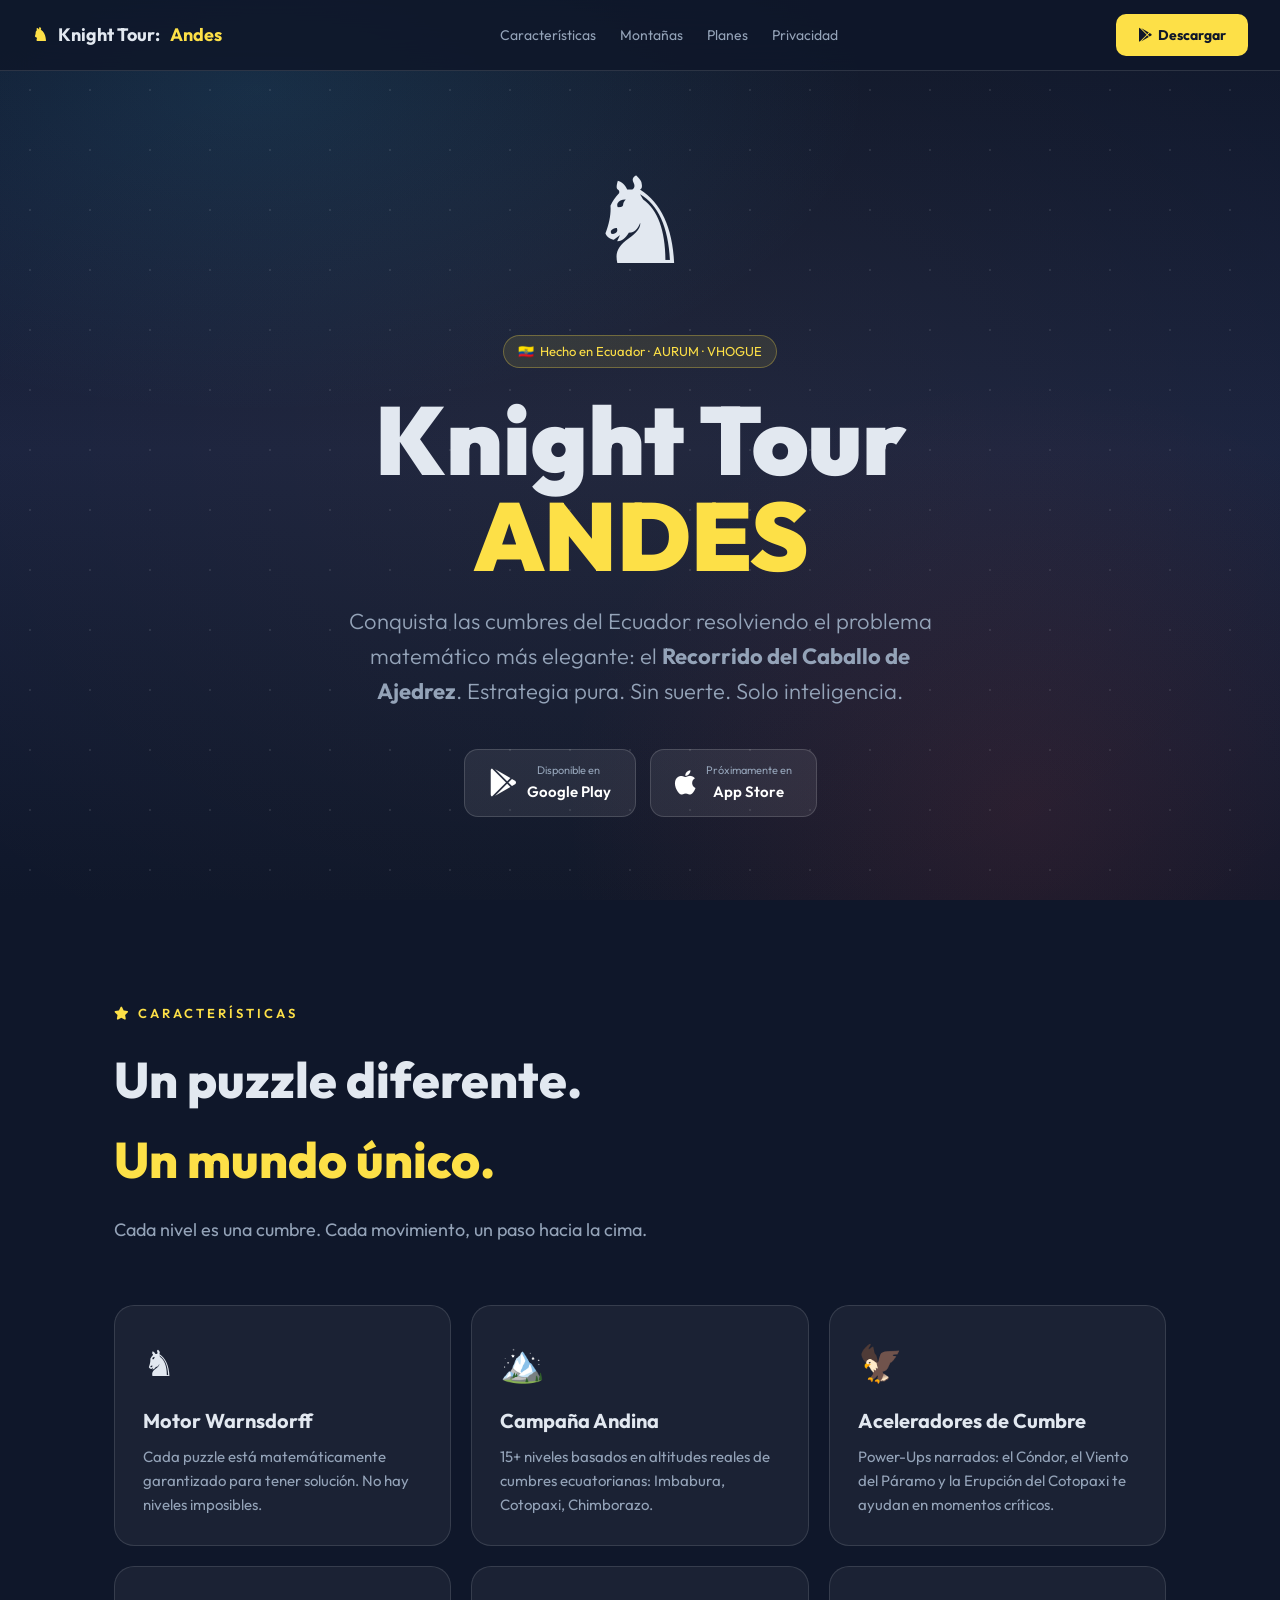
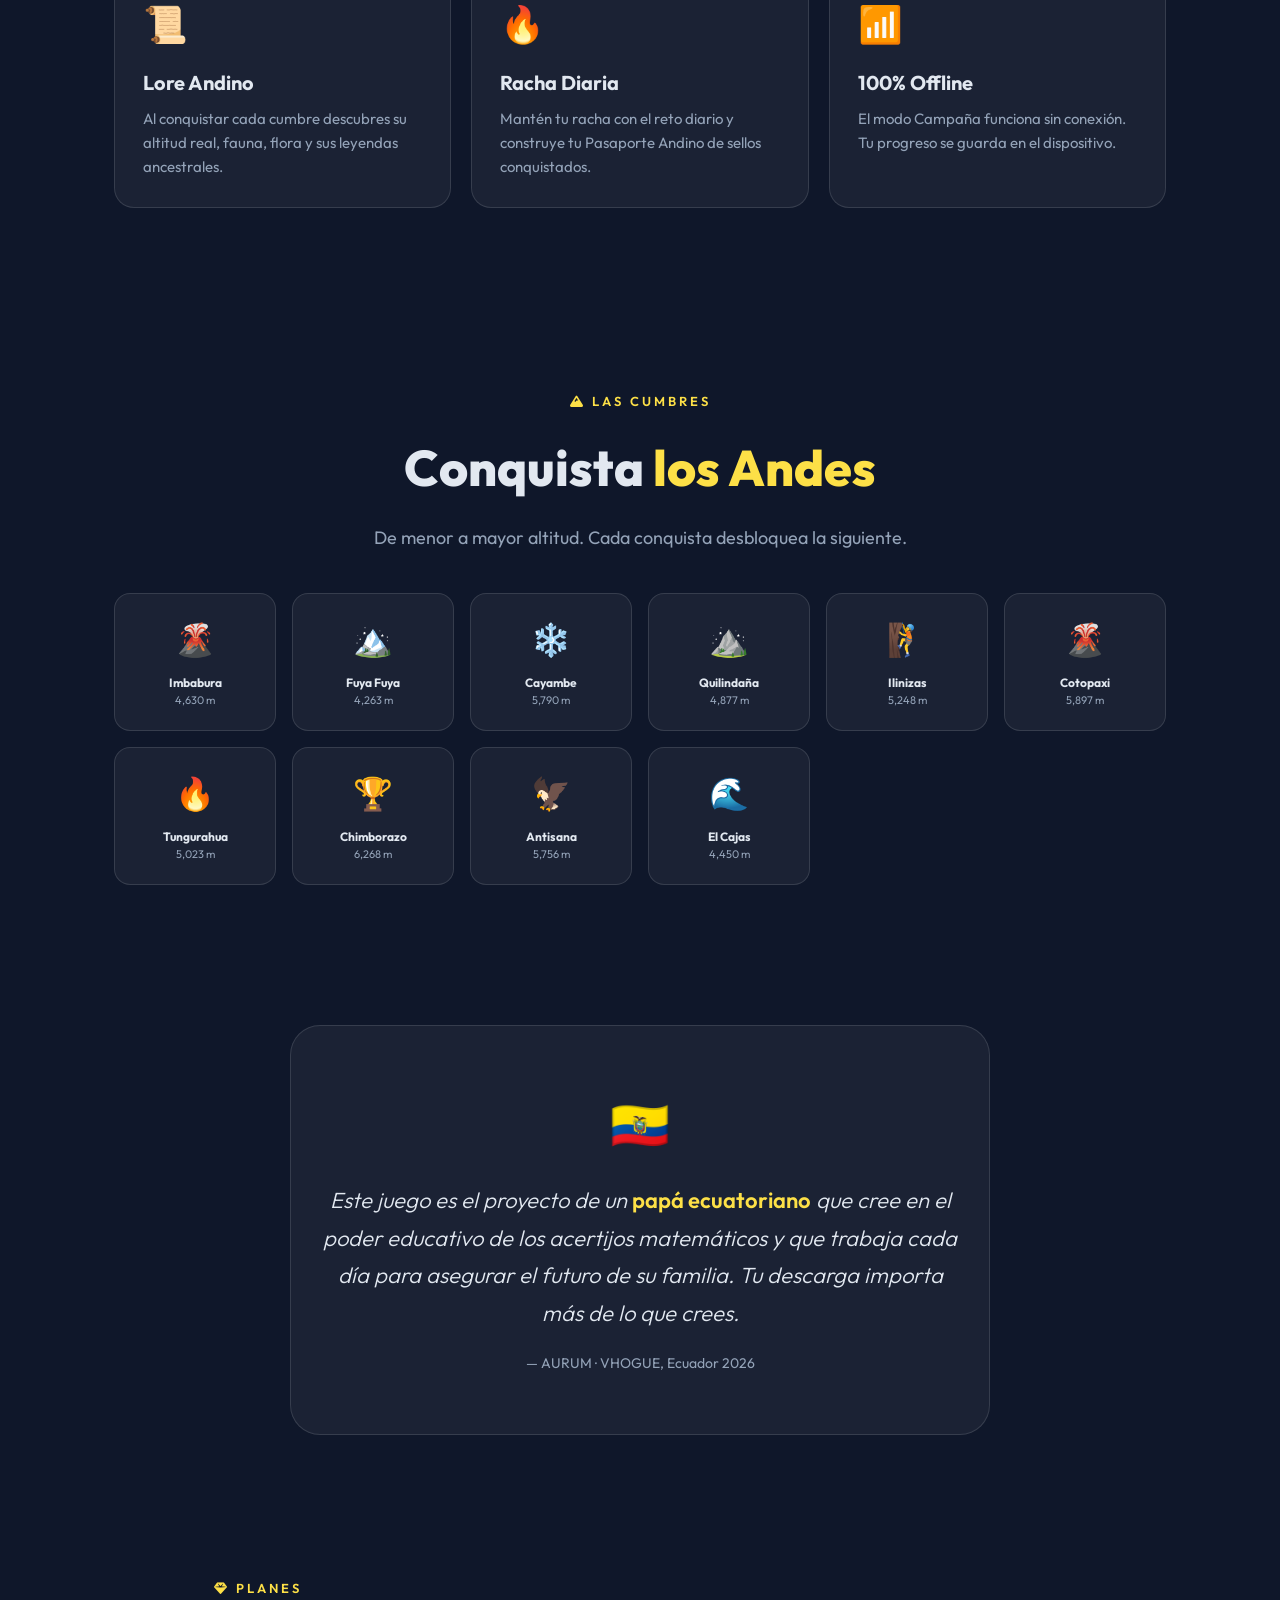
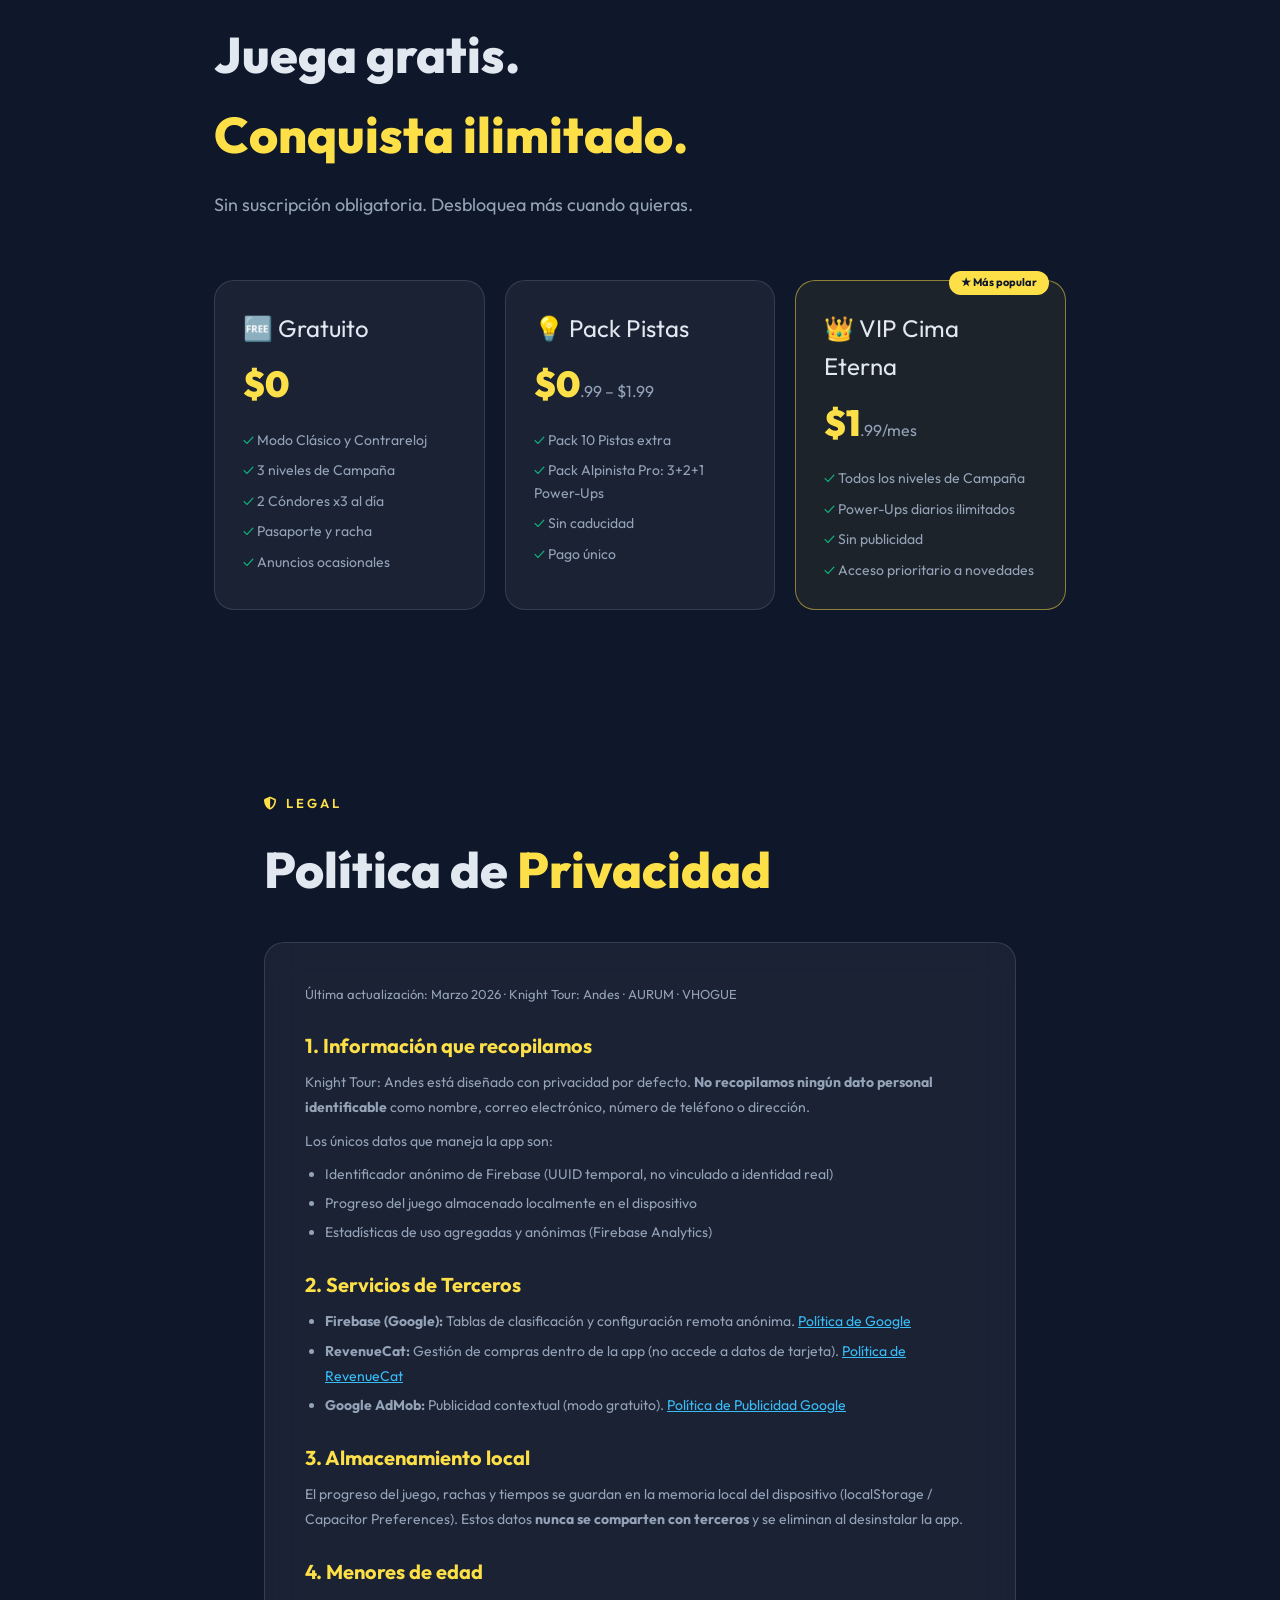
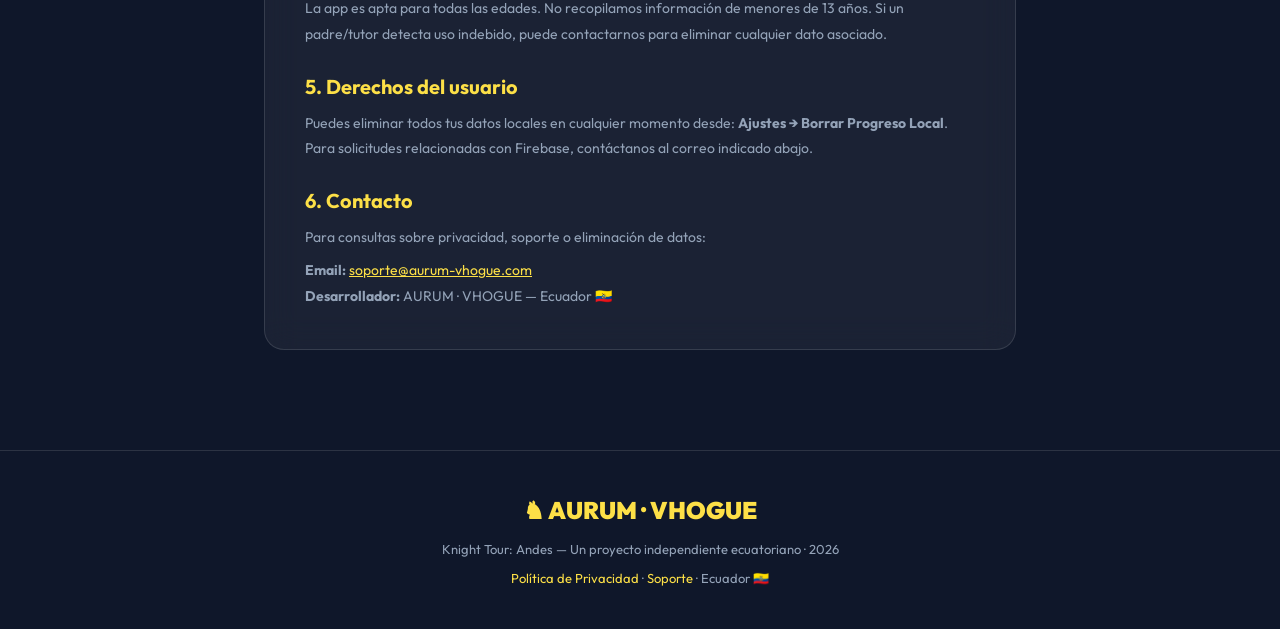
==== index.html @ f9a79a89 "Add initial HTML structure for Knight Tour: Andes" ====
<!DOCTYPE html>
<html lang="es">
<head>
    <meta charset="UTF-8"/>
    <meta name="viewport" content="width=device-width, initial-scale=1.0"/>
    <title>Knight Tour: Andes — AURUM · VHOGUE</title>
    <meta name="description" content="Knight Tour: Andes. Un puzzle matemático único ambientado en las cumbres de los Andes ecuatorianos. Conquista las montañas con el Caballo de Ajedrez."/>
    <meta property="og:title" content="Knight Tour: Andes"/>
    <meta property="og:description" content="Conquista las cumbres del Ecuador resolviendo el recorrido del caballo de ajedrez. Puzzle matemático único con lore andino."/>
    <meta property="og:type" content="website"/>
    <link rel="preconnect" href="https://fonts.googleapis.com"/>
    <link href="https://fonts.googleapis.com/css2?family=Outfit:wght@300;400;600;700;900&display=swap" rel="stylesheet"/>
    <link rel="stylesheet" href="https://cdnjs.cloudflare.com/ajax/libs/font-awesome/6.5.0/css/all.min.css"/>
    <style>
        *, *::before, *::after { box-sizing: border-box; margin: 0; padding: 0; }

        :root {
            --bg: #0f172a;
            --bg2: #1e293b;
            --gold: #FDE047;
            --gold2: #F59E0B;
            --green: #10b981;
            --red: #ef4444;
            --blue: #38bdf8;
            --text: #e2e8f0;
            --muted: #94a3b8;
            --glass: rgba(255,255,255,0.05);
            --glass-border: rgba(255,255,255,0.12);
        }

        html { scroll-behavior: smooth; }

        body {
            font-family: 'Outfit', sans-serif;
            background: var(--bg);
            color: var(--text);
            line-height: 1.6;
            overflow-x: hidden;
        }

        /* ─── BACKGROUND ──────────────────────────────────── */
        .bg-hero {
            position: fixed; top: 0; left: 0;
            width: 100%; height: 100%;
            background:
                radial-gradient(ellipse 80% 60% at 20% 10%, rgba(56,189,248,0.12) 0%, transparent 60%),
                radial-gradient(ellipse 60% 80% at 80% 90%, rgba(239,68,68,0.10) 0%, transparent 60%),
                radial-gradient(ellipse 100% 100% at 50% 50%, rgba(245,158,11,0.04) 0%, transparent 70%),
                linear-gradient(to bottom, #0f172a 0%, #1a2340 50%, #0f172a 100%);
            z-index: -2;
        }
        .bg-stars {
            position: fixed; top: 0; left: 0; width: 100%; height: 100%;
            background-image: radial-gradient(circle, rgba(255,255,255,0.6) 1px, transparent 1px);
            background-size: 60px 60px;
            opacity: 0.15;
            z-index: -1;
            animation: starFloat 40s linear infinite;
        }
        @keyframes starFloat {
            from { background-position: 0 0; }
            to { background-position: 60px 60px; }
        }

        /* ─── GLASS COMPONENTS ───────────────────────────── */
        .glass {
            background: var(--glass);
            backdrop-filter: blur(16px);
            border: 1px solid var(--glass-border);
            border-radius: 20px;
        }

        /* ─── NAV ─────────────────────────────────────────── */
        nav {
            position: fixed; top: 0; width: 100%; z-index: 100;
            display: flex; align-items: center; justify-content: space-between;
            padding: 14px 32px;
            background: rgba(15,23,42,0.85);
            backdrop-filter: blur(20px);
            border-bottom: 1px solid var(--glass-border);
        }
        .nav-brand { display: flex; align-items: center; gap: 10px; font-weight: 700; font-size: 18px; }
        .nav-brand span { color: var(--gold); }
        .nav-links { display: flex; gap: 24px; }
        .nav-links a { color: var(--muted); text-decoration: none; font-size: 14px; transition: color 0.2s; }
        .nav-links a:hover { color: var(--gold); }
        .btn-cta {
            background: var(--gold); color: #0f172a;
            border: none; border-radius: 10px;
            padding: 10px 22px; font-size: 14px; font-weight: 700;
            cursor: pointer; text-decoration: none;
            transition: transform 0.2s, box-shadow 0.2s;
            display: inline-flex; align-items: center; gap: 6px;
        }
        .btn-cta:hover { transform: translateY(-2px); box-shadow: 0 8px 25px rgba(253,224,71,0.35); }

        /* ─── HERO ────────────────────────────────────────── */
        #hero {
            min-height: 100vh;
            display: flex; flex-direction: column; align-items: center; justify-content: center;
            text-align: center; padding: 120px 24px 80px;
        }
        .hero-badge {
            display: inline-flex; align-items: center; gap: 6px;
            background: rgba(253,224,71,0.1); border: 1px solid rgba(253,224,71,0.3);
            border-radius: 99px; padding: 5px 14px; font-size: 13px;
            color: var(--gold); margin-bottom: 24px;
            animation: fadeUp 0.6s ease-out both;
        }
        .hero-title {
            font-size: clamp(42px, 8vw, 96px); font-weight: 900; line-height: 1;
            animation: fadeUp 0.7s ease-out 0.1s both;
        }
        .hero-title .andes { color: var(--gold); display: block; }
        .hero-sub {
            font-size: clamp(18px, 3vw, 22px); color: var(--muted); font-weight: 300;
            max-width: 600px; margin: 20px auto 40px;
            animation: fadeUp 0.7s ease-out 0.2s both;
        }
        .hero-buttons {
            display: flex; gap: 14px; flex-wrap: wrap; justify-content: center;
            animation: fadeUp 0.7s ease-out 0.3s both;
        }
        .btn-store {
            display: flex; align-items: center; gap: 10px;
            background: rgba(255,255,255,0.08); border: 1px solid rgba(255,255,255,0.15);
            border-radius: 14px; padding: 12px 24px;
            color: white; text-decoration: none; font-size: 15px; font-weight: 600;
            transition: all 0.2s;
        }
        .btn-store:hover { background: rgba(255,255,255,0.14); transform: translateY(-3px); }
        .btn-store .store-label { font-size: 11px; color: var(--muted); display: block; font-weight: 400; }
        .btn-store i { font-size: 28px; }
        .hero-knight {
            font-size: 120px; margin-bottom: 20px;
            animation: knightFloat 4s ease-in-out infinite;
        }
        @keyframes knightFloat {
            0%, 100% { transform: translateY(0) rotate(-5deg); }
            50% { transform: translateY(-20px) rotate(5deg); }
        }
        @keyframes fadeUp {
            from { opacity: 0; transform: translateY(30px); }
            to { opacity: 1; transform: translateY(0); }
        }

        /* ─── FEATURES ───────────────────────────────────── */
        section { padding: 100px 24px; max-width: 1100px; margin: 0 auto; }
        .section-label {
            display: inline-flex; align-items: center; gap: 6px;
            color: var(--gold); font-size: 13px; font-weight: 600;
            text-transform: uppercase; letter-spacing: 3px; margin-bottom: 16px;
        }
        h2 { font-size: clamp(30px, 5vw, 50px); font-weight: 800; margin-bottom: 16px; }
        h2 em { color: var(--gold); font-style: normal; }
        .section-sub { color: var(--muted); font-size: 18px; margin-bottom: 60px; max-width: 600px; }

        .features-grid {
            display: grid; grid-template-columns: repeat(auto-fit, minmax(280px, 1fr)); gap: 20px;
        }
        .feature-card {
            padding: 28px; border-radius: 20px;
            border: 1px solid var(--glass-border);
            background: var(--glass); transition: all 0.3s;
        }
        .feature-card:hover {
            transform: translateY(-6px);
            border-color: rgba(253,224,71,0.3);
            background: rgba(253,224,71,0.04);
        }
        .feature-icon { font-size: 36px; margin-bottom: 14px; }
        .feature-card h3 { font-size: 20px; font-weight: 700; margin-bottom: 8px; }
        .feature-card p { color: var(--muted); font-size: 15px; }

        /* ─── MONTAÑAS ────────────────────────────────────── */
        #mountains { text-align: center; }
        .mountains-grid {
            display: grid; grid-template-columns: repeat(auto-fit, minmax(140px, 1fr)); gap: 16px; margin-top: 40px;
        }
        .mountain-card {
            padding: 20px 12px;
            border-radius: 16px;
            border: 1px solid var(--glass-border);
            background: var(--glass); text-align: center;
            transition: all 0.25s; cursor: default;
        }
        .mountain-card:hover {
            transform: scale(1.05);
            border-color: rgba(16,185,129,0.4);
            background: rgba(16,185,129,0.08);
        }
        .mountain-card .emoji { font-size: 32px; margin-bottom: 8px; }
        .mountain-card .name { font-size: 12px; font-weight: 700; color: var(--text); }
        .mountain-card .alt { font-size: 11px; color: var(--muted); }

        /* ─── MONETIZACIÓN ────────────────────────────────── */
        .pricing-grid {
            display: grid; grid-template-columns: repeat(auto-fit, minmax(240px, 1fr)); gap: 20px;
        }
        .price-card {
            padding: 28px; border-radius: 20px; border: 1px solid var(--glass-border);
            background: var(--glass); position: relative; transition: all 0.3s;
        }
        .price-card.featured {
            border-color: rgba(253,224,71,0.5);
            background: rgba(253,224,71,0.06);
        }
        .price-card:hover { transform: translateY(-4px); }
        .price-badge {
            position: absolute; top: -10px; right: 16px;
            background: var(--gold); color: #0f172a;
            font-size: 11px; font-weight: 700;
            border-radius: 99px; padding: 3px 12px;
        }
        .price-amount { font-size: 36px; font-weight: 900; color: var(--gold); }
        .price-amount small { font-size: 16px; color: var(--muted); font-weight: 400; }
        .price-features { list-style: none; margin-top: 16px; display: flex; flex-direction: column; gap: 8px; }
        .price-features li { font-size: 14px; color: var(--muted); }
        .price-features li::before { content: "✓ "; color: var(--green); }

        /* ─── FAMILIA / HISTORIA ─────────────────────────── */
        #story {
            text-align: center;
            background: var(--glass);
            border: 1px solid var(--glass-border);
            border-radius: 30px;
            padding: 60px 32px;
            margin: 0 24px;
            max-width: 700px;
            margin: 60px auto;
        }
        #story .quote {
            font-size: clamp(18px, 3vw, 22px); font-weight: 300; font-style: italic;
            color: var(--text); line-height: 1.7; margin: 20px 0;
        }
        #story .quote em { color: var(--gold); font-style: normal; font-weight: 600; }
        #story .author { color: var(--muted); font-size: 14px; margin-top: 16px; }

        /* ─── PRIVACY ─────────────────────────────────────── */
        #privacy {
            max-width: 800px; margin: 0 auto; padding: 100px 24px;
        }
        #privacy .glass { padding: 40px; }
        #privacy h3 { font-size: 20px; font-weight: 700; margin: 24px 0 8px; color: var(--gold); }
        #privacy p, #privacy li { color: var(--muted); font-size: 14px; line-height: 1.8; }
        #privacy ul { padding-left: 20px; margin-top: 8px; }
        #privacy li { margin-bottom: 4px; }

        /* ─── FOOTER ──────────────────────────────────────── */
        footer {
            text-align: center; padding: 40px 24px;
            border-top: 1px solid var(--glass-border);
            color: var(--muted); font-size: 13px;
        }
        footer a { color: var(--gold); text-decoration: none; }
        footer a:hover { text-decoration: underline; }
        .footer-logo { font-size: 24px; font-weight: 900; color: var(--gold); margin-bottom: 10px; }

        /* ─── RESPONSIVE ──────────────────────────────────── */
        @media (max-width: 640px) {
            nav { padding: 12px 18px; }
            .nav-links { display: none; }
            .hero-knight { font-size: 80px; }
            #story { margin: 40px 16px; padding: 40px 20px; }
        }
    </style>
</head>
<body>

<div class="bg-hero"></div>
<div class="bg-stars"></div>

<!-- NAVBAR -->
<nav>
    <div class="nav-brand">
        <span>♞</span> Knight Tour: <span>Andes</span>
    </div>
    <div class="nav-links">
        <a href="#features">Características</a>
        <a href="#mountains">Montañas</a>
        <a href="#pricing">Planes</a>
        <a href="#privacy">Privacidad</a>
    </div>
    <a href="#download" class="btn-cta">
        <i class="fa-brands fa-google-play"></i> Descargar
    </a>
</nav>

<!-- HERO -->
<section id="hero">
    <div class="hero-knight">♞</div>
    <div class="hero-badge">
        <span>🇪🇨</span> Hecho en Ecuador · AURUM · VHOGUE
    </div>
    <h1 class="hero-title">
        Knight Tour<br>
        <span class="andes">ANDES</span>
    </h1>
    <p class="hero-sub">
        Conquista las cumbres del Ecuador resolviendo el problema matemático más elegante: 
        el <strong>Recorrido del Caballo de Ajedrez</strong>. Estrategia pura. Sin suerte. Solo inteligencia.
    </p>
    <div class="hero-buttons" id="download">
        <a href="#" class="btn-store" title="Próximamente en Google Play">
            <i class="fa-brands fa-google-play"></i>
            <span>
                <span class="store-label">Disponible en</span>
                Google Play
            </span>
        </a>
        <a href="#" class="btn-store" title="Próximamente en App Store">
            <i class="fa-brands fa-apple"></i>
            <span>
                <span class="store-label">Próximamente en</span>
                App Store
            </span>
        </a>
    </div>
</section>

<!-- CARACTERÍSTICAS -->
<section id="features">
    <div class="section-label"><i class="fa-solid fa-star"></i> Características</div>
    <h2>Un puzzle diferente.<br><em>Un mundo único.</em></h2>
    <p class="section-sub">Cada nivel es una cumbre. Cada movimiento, un paso hacia la cima.</p>
    <div class="features-grid">
        <div class="feature-card">
            <div class="feature-icon">♞</div>
            <h3>Motor Warnsdorff</h3>
            <p>Cada puzzle está matemáticamente garantizado para tener solución. No hay niveles imposibles.</p>
        </div>
        <div class="feature-card">
            <div class="feature-icon">🏔️</div>
            <h3>Campaña Andina</h3>
            <p>15+ niveles basados en altitudes reales de cumbres ecuatorianas: Imbabura, Cotopaxi, Chimborazo.</p>
        </div>
        <div class="feature-card">
            <div class="feature-icon">🦅</div>
            <h3>Aceleradores de Cumbre</h3>
            <p>Power-Ups narrados: el Cóndor, el Viento del Páramo y la Erupción del Cotopaxi te ayudan en momentos críticos.</p>
        </div>
        <div class="feature-card">
            <div class="feature-icon">📜</div>
            <h3>Lore Andino</h3>
            <p>Al conquistar cada cumbre descubres su altitud real, fauna, flora y sus leyendas ancestrales.</p>
        </div>
        <div class="feature-card">
            <div class="feature-icon">🔥</div>
            <h3>Racha Diaria</h3>
            <p>Mantén tu racha con el reto diario y construye tu Pasaporte Andino de sellos conquistados.</p>
        </div>
        <div class="feature-card">
            <div class="feature-icon">📶</div>
            <h3>100% Offline</h3>
            <p>El modo Campaña funciona sin conexión. Tu progreso se guarda en el dispositivo.</p>
        </div>
    </div>
</section>

<!-- MONTAÑAS -->
<section id="mountains" style="text-align:center; max-width:1100px; margin:0 auto; padding: 80px 24px;">
    <div class="section-label" style="justify-content:center"><i class="fa-solid fa-mountain"></i> Las Cumbres</div>
    <h2>Conquista <em>los Andes</em></h2>
    <p class="section-sub" style="margin:0 auto 0;">De menor a mayor altitud. Cada conquista desbloquea la siguiente.</p>
    <div class="mountains-grid">
        <div class="mountain-card"><div class="emoji">🌋</div><div class="name">Imbabura</div><div class="alt">4,630 m</div></div>
        <div class="mountain-card"><div class="emoji">🏔️</div><div class="name">Fuya Fuya</div><div class="alt">4,263 m</div></div>
        <div class="mountain-card"><div class="emoji">❄️</div><div class="name">Cayambe</div><div class="alt">5,790 m</div></div>
        <div class="mountain-card"><div class="emoji">⛰️</div><div class="name">Quilindaña</div><div class="alt">4,877 m</div></div>
        <div class="mountain-card"><div class="emoji">🧗</div><div class="name">Ilinizas</div><div class="alt">5,248 m</div></div>
        <div class="mountain-card"><div class="emoji">🌋</div><div class="name">Cotopaxi</div><div class="alt">5,897 m</div></div>
        <div class="mountain-card"><div class="emoji">🔥</div><div class="name">Tungurahua</div><div class="alt">5,023 m</div></div>
        <div class="mountain-card"><div class="emoji">🏆</div><div class="name">Chimborazo</div><div class="alt">6,268 m</div></div>
        <div class="mountain-card"><div class="emoji">🦅</div><div class="name">Antisana</div><div class="alt">5,756 m</div></div>
        <div class="mountain-card"><div class="emoji">🌊</div><div class="name">El Cajas</div><div class="alt">4,450 m</div></div>
    </div>
</section>

<!-- HISTORIA / FAMILIA -->
<div id="story">
    <div style="font-size:48px;">🇪🇨</div>
    <p class="quote">
        Este juego es el proyecto de un <em>papá ecuatoriano</em> que cree en el poder educativo 
        de los acertijos matemáticos y que trabaja cada día para asegurar el futuro de su familia. 
        Tu descarga importa más de lo que crees.
    </p>
    <div class="author">— AURUM · VHOGUE, Ecuador 2026</div>
</div>

<!-- PLANES -->
<section id="pricing" style="max-width:900px; margin:0 auto; padding: 80px 24px;">
    <div class="section-label"><i class="fa-solid fa-gem"></i> Planes</div>
    <h2>Juega gratis.<br><em>Conquista ilimitado.</em></h2>
    <p class="section-sub">Sin suscripción obligatoria. Desbloquea más cuando quieras.</p>
    <div class="pricing-grid">
        <div class="price-card">
            <div style="font-size:24px; margin-bottom:8px;">🆓 Gratuito</div>
            <div class="price-amount">$0</div>
            <ul class="price-features">
                <li>Modo Clásico y Contrareloj</li>
                <li>3 niveles de Campaña</li>
                <li>2 Cóndores x3 al día</li>
                <li>Pasaporte y racha</li>
                <li>Anuncios ocasionales</li>
            </ul>
        </div>
        <div class="price-card">
            <div style="font-size:24px; margin-bottom:8px;">💡 Pack Pistas</div>
            <div class="price-amount">$0<small>.99 – $1.99</small></div>
            <ul class="price-features">
                <li>Pack 10 Pistas extra</li>
                <li>Pack Alpinista Pro: 3+2+1 Power-Ups</li>
                <li>Sin caducidad</li>
                <li>Pago único</li>
            </ul>
        </div>
        <div class="price-card featured">
            <div class="price-badge">★ Más popular</div>
            <div style="font-size:24px; margin-bottom:8px;">👑 VIP Cima Eterna</div>
            <div class="price-amount">$1<small>.99/mes</small></div>
            <ul class="price-features">
                <li>Todos los niveles de Campaña</li>
                <li>Power-Ups diarios ilimitados</li>
                <li>Sin publicidad</li>
                <li>Acceso prioritario a novedades</li>
            </ul>
        </div>
    </div>
</section>

<!-- PRIVACIDAD -->
<section id="privacy">
    <div class="section-label"><i class="fa-solid fa-shield-halved"></i> Legal</div>
    <h2>Política de <em>Privacidad</em></h2>
    
    <div class="glass" style="margin-top:32px; padding:40px;">
        <p style="color:var(--muted); font-size:13px; margin-bottom:16px">
            Última actualización: Marzo 2026 · Knight Tour: Andes · AURUM · VHOGUE
        </p>

        <h3>1. Información que recopilamos</h3>
        <p>Knight Tour: Andes está diseñado con privacidad por defecto. <strong>No recopilamos ningún dato personal identificable</strong> como nombre, correo electrónico, número de teléfono o dirección.</p>
        <p style="margin-top:8px">Los únicos datos que maneja la app son:</p>
        <ul>
            <li>Identificador anónimo de Firebase (UUID temporal, no vinculado a identidad real)</li>
            <li>Progreso del juego almacenado localmente en el dispositivo</li>
            <li>Estadísticas de uso agregadas y anónimas (Firebase Analytics)</li>
        </ul>

        <h3>2. Servicios de Terceros</h3>
        <ul>
            <li><strong>Firebase (Google):</strong> Tablas de clasificación y configuración remota anónima. <a href="https://policies.google.com/privacy" style="color:var(--blue)">Política de Google</a></li>
            <li><strong>RevenueCat:</strong> Gestión de compras dentro de la app (no accede a datos de tarjeta). <a href="https://www.revenuecat.com/privacy" style="color:var(--blue)">Política de RevenueCat</a></li>
            <li><strong>Google AdMob:</strong> Publicidad contextual (modo gratuito). <a href="https://policies.google.com/technologies/ads" style="color:var(--blue)">Política de Publicidad Google</a></li>
        </ul>

        <h3>3. Almacenamiento local</h3>
        <p>El progreso del juego, rachas y tiempos se guardan en la memoria local del dispositivo (localStorage / Capacitor Preferences). Estos datos <strong>nunca se comparten con terceros</strong> y se eliminan al desinstalar la app.</p>

        <h3>4. Menores de edad</h3>
        <p>La app es apta para todas las edades. No recopilamos información de menores de 13 años. Si un padre/tutor detecta uso indebido, puede contactarnos para eliminar cualquier dato asociado.</p>

        <h3>5. Derechos del usuario</h3>
        <p>Puedes eliminar todos tus datos locales en cualquier momento desde: <strong>Ajustes → Borrar Progreso Local</strong>. Para solicitudes relacionadas con Firebase, contáctanos al correo indicado abajo.</p>

        <h3>6. Contacto</h3>
        <p>Para consultas sobre privacidad, soporte o eliminación de datos:</p>
        <p style="margin-top:8px"><strong>Email:</strong> <a href="mailto:soporte@aurum-vhogue.com" style="color:var(--gold)">soporte@aurum-vhogue.com</a></p>
        <p><strong>Desarrollador:</strong> AURUM · VHOGUE — Ecuador 🇪🇨</p>
    </div>
</section>

<!-- FOOTER -->
<footer>
    <div class="footer-logo">♞ AURUM · VHOGUE</div>
    <p>Knight Tour: Andes — Un proyecto independiente ecuatoriano · 2026</p>
    <p style="margin-top:8px">
        <a href="#privacy">Política de Privacidad</a> · 
        <a href="mailto:soporte@aurum-vhogue.com">Soporte</a> · 
        Ecuador 🇪🇨
    </p>
</footer>

<script>
    // Smooth reveal al hacer scroll
    const observer = new IntersectionObserver((entries) => {
        entries.forEach(e => {
            if (e.isIntersecting) {
                e.target.style.opacity = '1';
                e.target.style.transform = 'translateY(0)';
            }
        });
    }, { threshold: 0.1 });

    document.querySelectorAll('.feature-card, .mountain-card, .price-card').forEach(el => {
        el.style.opacity = '0';
        el.style.transform = 'translateY(30px)';
        el.style.transition = 'opacity 0.5s ease, transform 0.5s ease';
        observer.observe(el);
    });
</script>

</body>
</html>
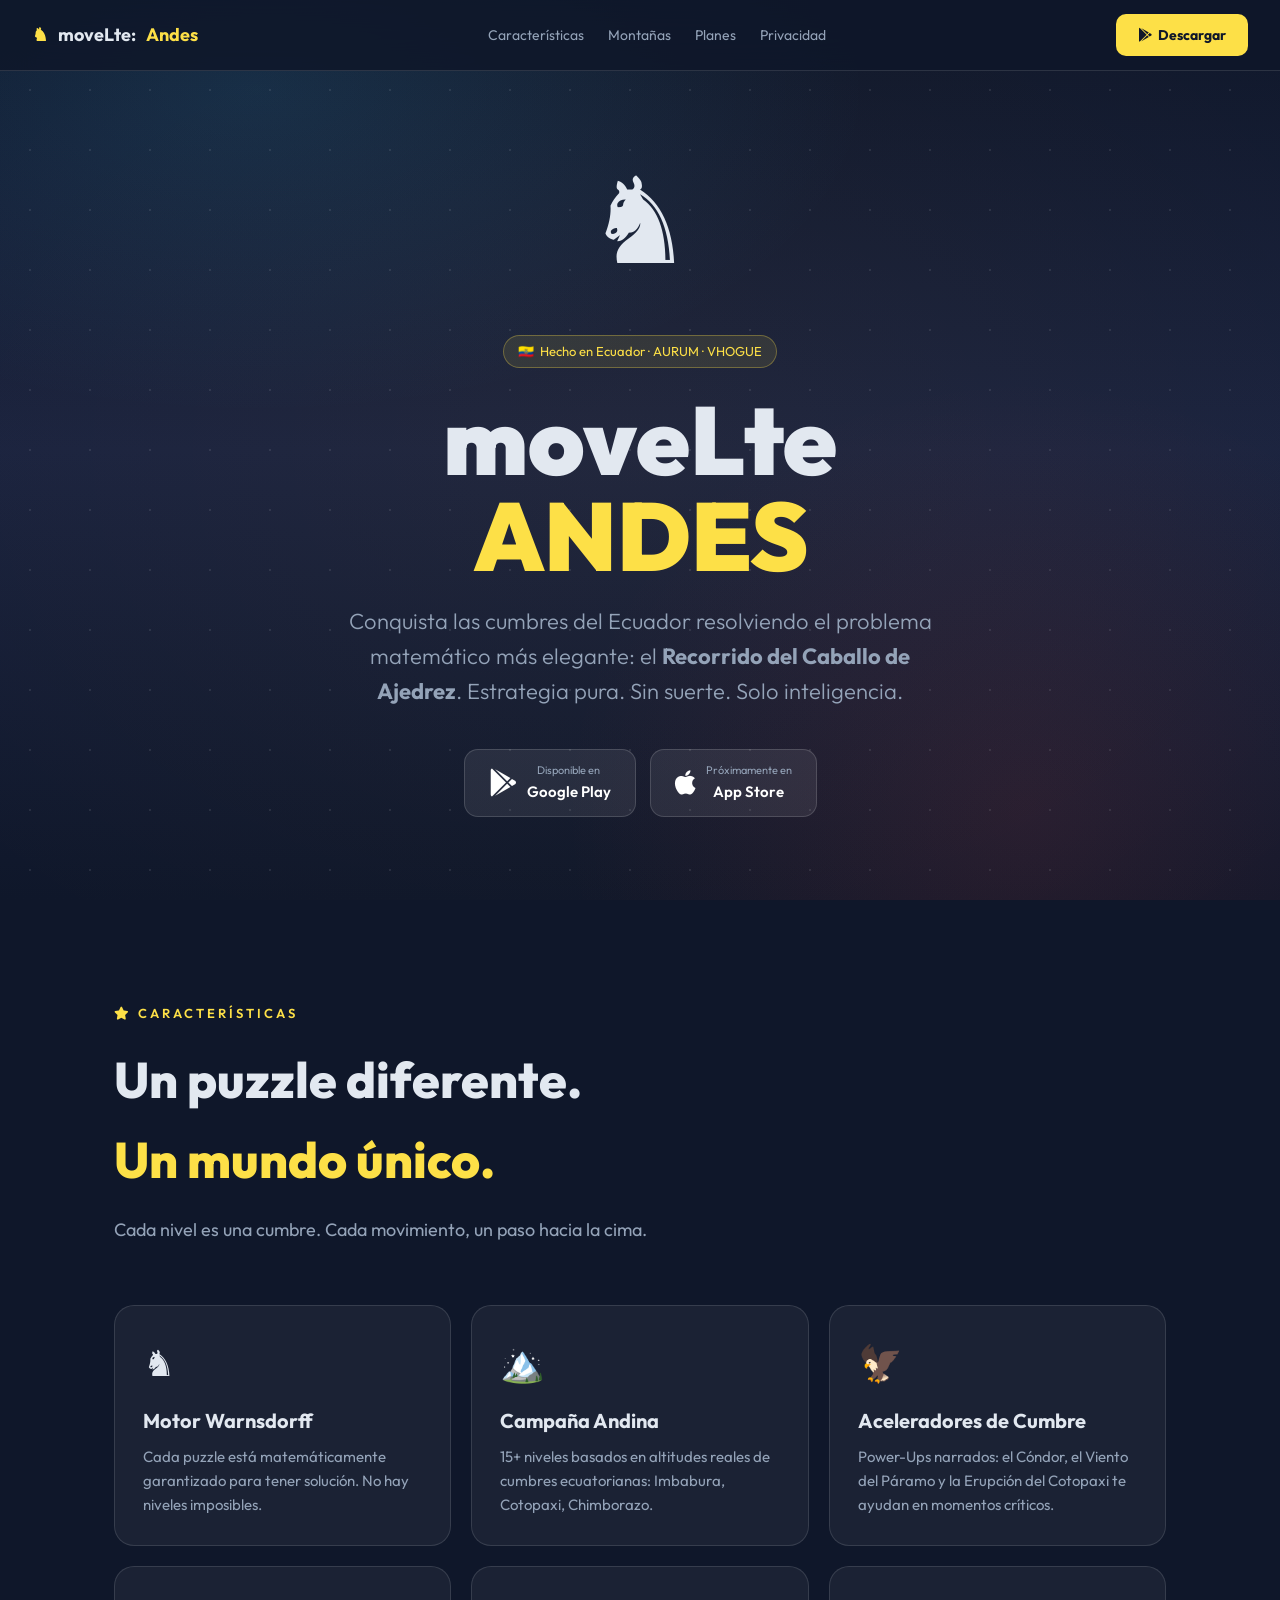
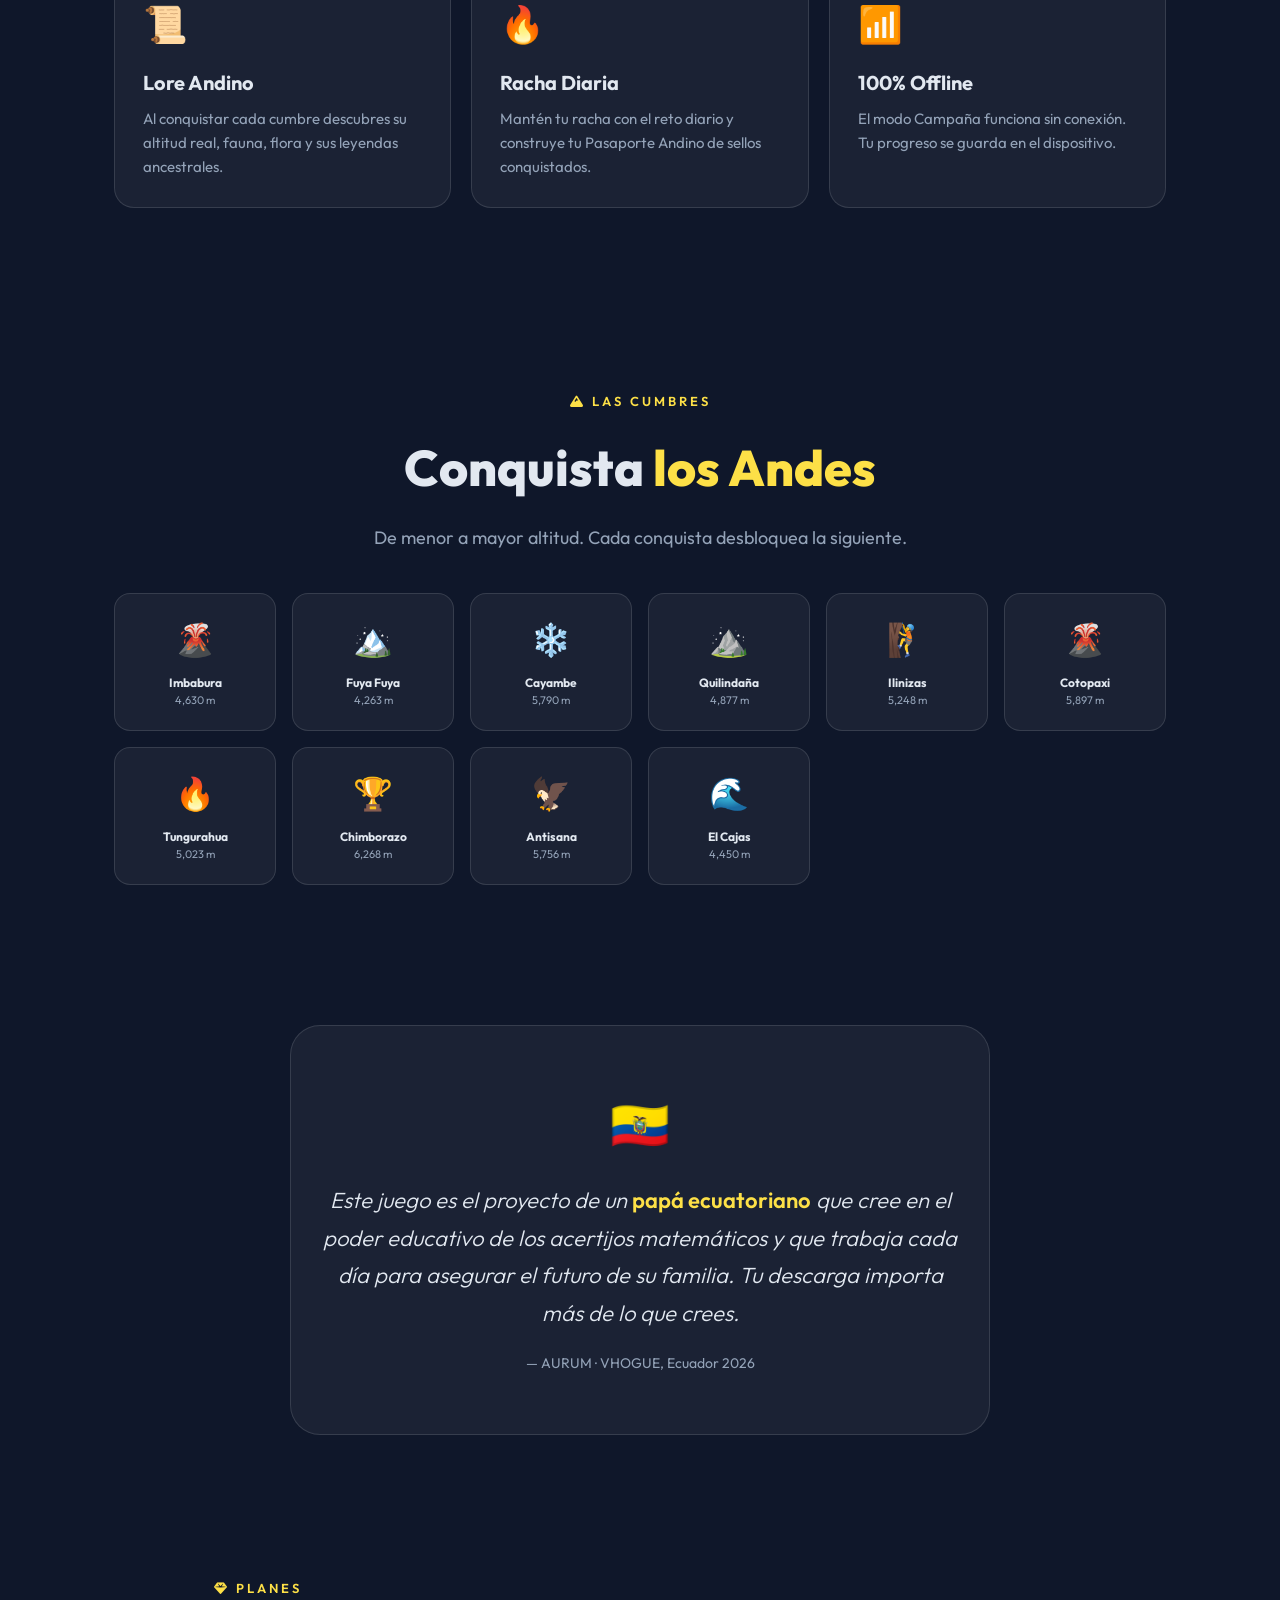
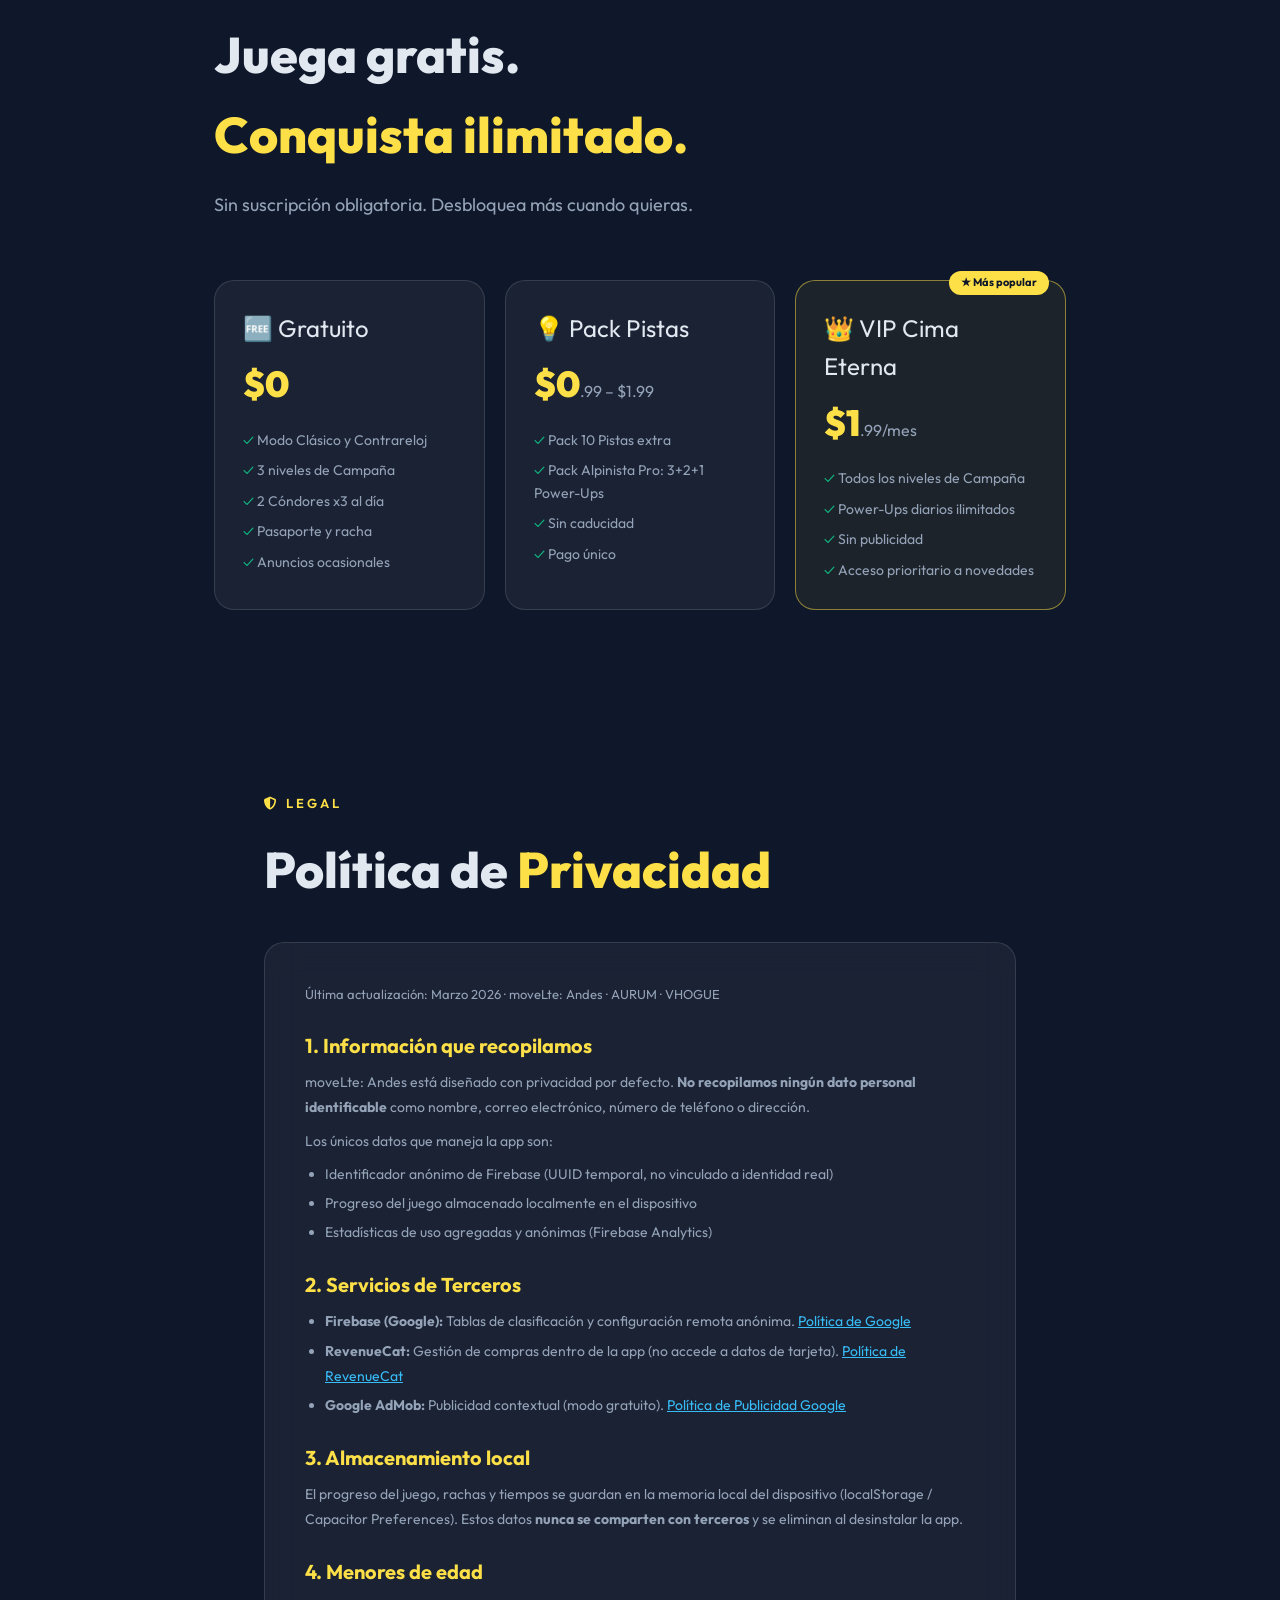
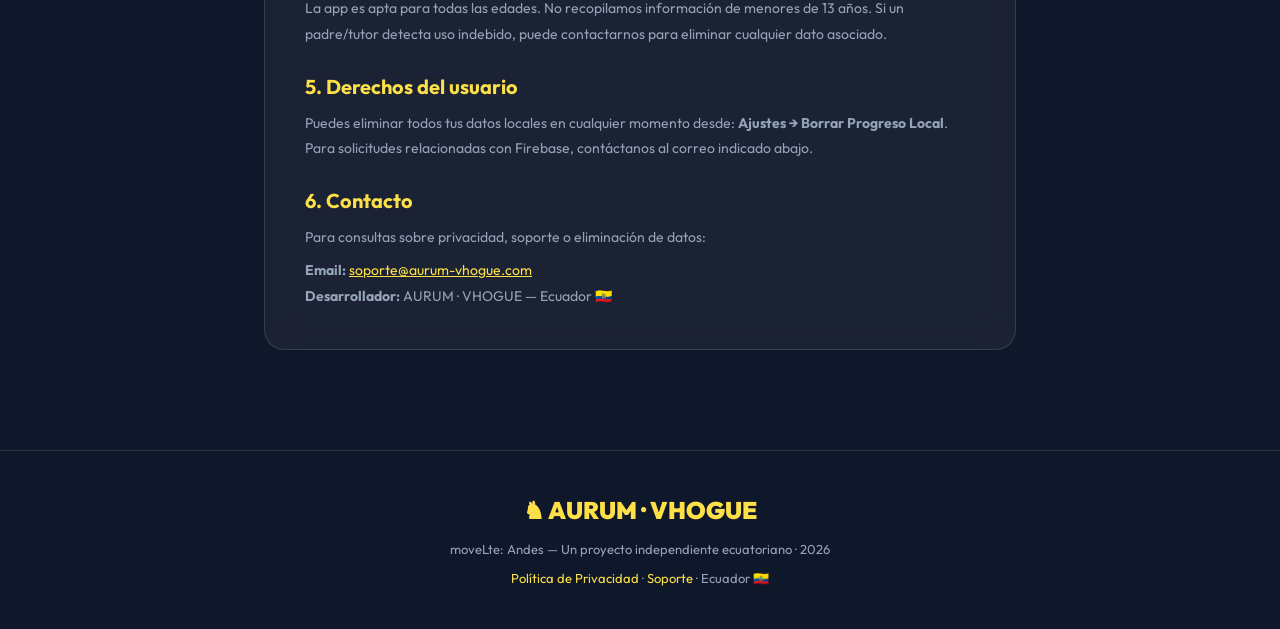
==== commit fe4c0a07: "Rename 'Knight Tour: Andes' to 'moveLte: Andes'" ====
--- a/index.html
+++ b/index.html
@@ -3,9 +3,9 @@
 <head>
     <meta charset="UTF-8"/>
     <meta name="viewport" content="width=device-width, initial-scale=1.0"/>
-    <title>Knight Tour: Andes — AURUM · VHOGUE</title>
-    <meta name="description" content="Knight Tour: Andes. Un puzzle matemático único ambientado en las cumbres de los Andes ecuatorianos. Conquista las montañas con el Caballo de Ajedrez."/>
-    <meta property="og:title" content="Knight Tour: Andes"/>
+    <title>moveLte: Andes — AURUM · VHOGUE</title>
+    <meta name="description" content="moveLte: Andes. Un puzzle matemático único ambientado en las cumbres de los Andes ecuatorianos. Conquista las montañas con el Caballo de Ajedrez."/>
+    <meta property="og:title" content="moveLte: Andes"/>
     <meta property="og:description" content="Conquista las cumbres del Ecuador resolviendo el recorrido del caballo de ajedrez. Puzzle matemático único con lore andino."/>
     <meta property="og:type" content="website"/>
     <link rel="preconnect" href="https://fonts.googleapis.com"/>
@@ -273,7 +273,7 @@
 <!-- NAVBAR -->
 <nav>
     <div class="nav-brand">
-        <span>♞</span> Knight Tour: <span>Andes</span>
+        <span>♞</span> moveLte: <span>Andes</span>
     </div>
     <div class="nav-links">
         <a href="#features">Características</a>
@@ -293,7 +293,7 @@
         <span>🇪🇨</span> Hecho en Ecuador · AURUM · VHOGUE
     </div>
     <h1 class="hero-title">
-        Knight Tour<br>
+        moveLte<br>
         <span class="andes">ANDES</span>
     </h1>
     <p class="hero-sub">
@@ -435,11 +435,11 @@
     
     <div class="glass" style="margin-top:32px; padding:40px;">
         <p style="color:var(--muted); font-size:13px; margin-bottom:16px">
-            Última actualización: Marzo 2026 · Knight Tour: Andes · AURUM · VHOGUE
+            Última actualización: Marzo 2026 · moveLte: Andes · AURUM · VHOGUE
         </p>
 
         <h3>1. Información que recopilamos</h3>
-        <p>Knight Tour: Andes está diseñado con privacidad por defecto. <strong>No recopilamos ningún dato personal identificable</strong> como nombre, correo electrónico, número de teléfono o dirección.</p>
+        <p>moveLte: Andes está diseñado con privacidad por defecto. <strong>No recopilamos ningún dato personal identificable</strong> como nombre, correo electrónico, número de teléfono o dirección.</p>
         <p style="margin-top:8px">Los únicos datos que maneja la app son:</p>
         <ul>
             <li>Identificador anónimo de Firebase (UUID temporal, no vinculado a identidad real)</li>
@@ -473,7 +473,7 @@
 <!-- FOOTER -->
 <footer>
     <div class="footer-logo">♞ AURUM · VHOGUE</div>
-    <p>Knight Tour: Andes — Un proyecto independiente ecuatoriano · 2026</p>
+    <p>moveLte: Andes — Un proyecto independiente ecuatoriano · 2026</p>
     <p style="margin-top:8px">
         <a href="#privacy">Política de Privacidad</a> · 
         <a href="mailto:soporte@aurum-vhogue.com">Soporte</a> · 
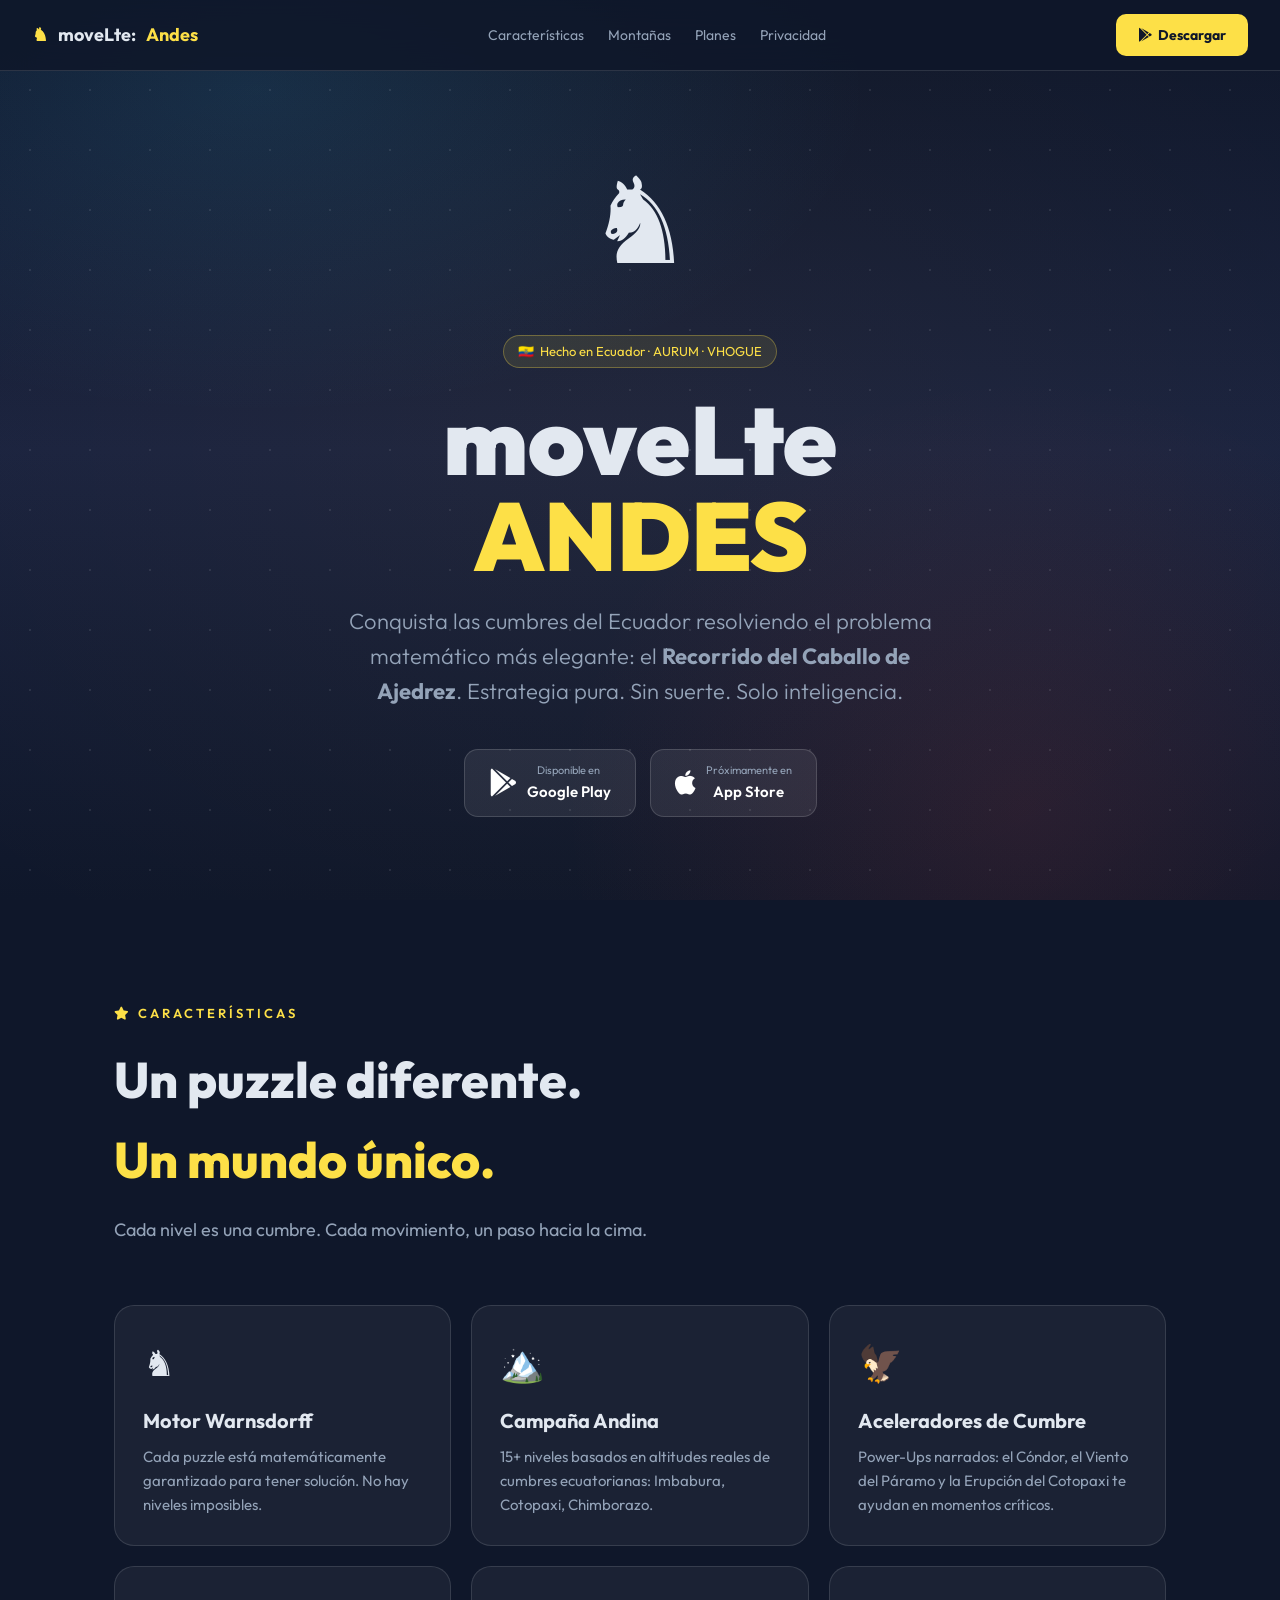
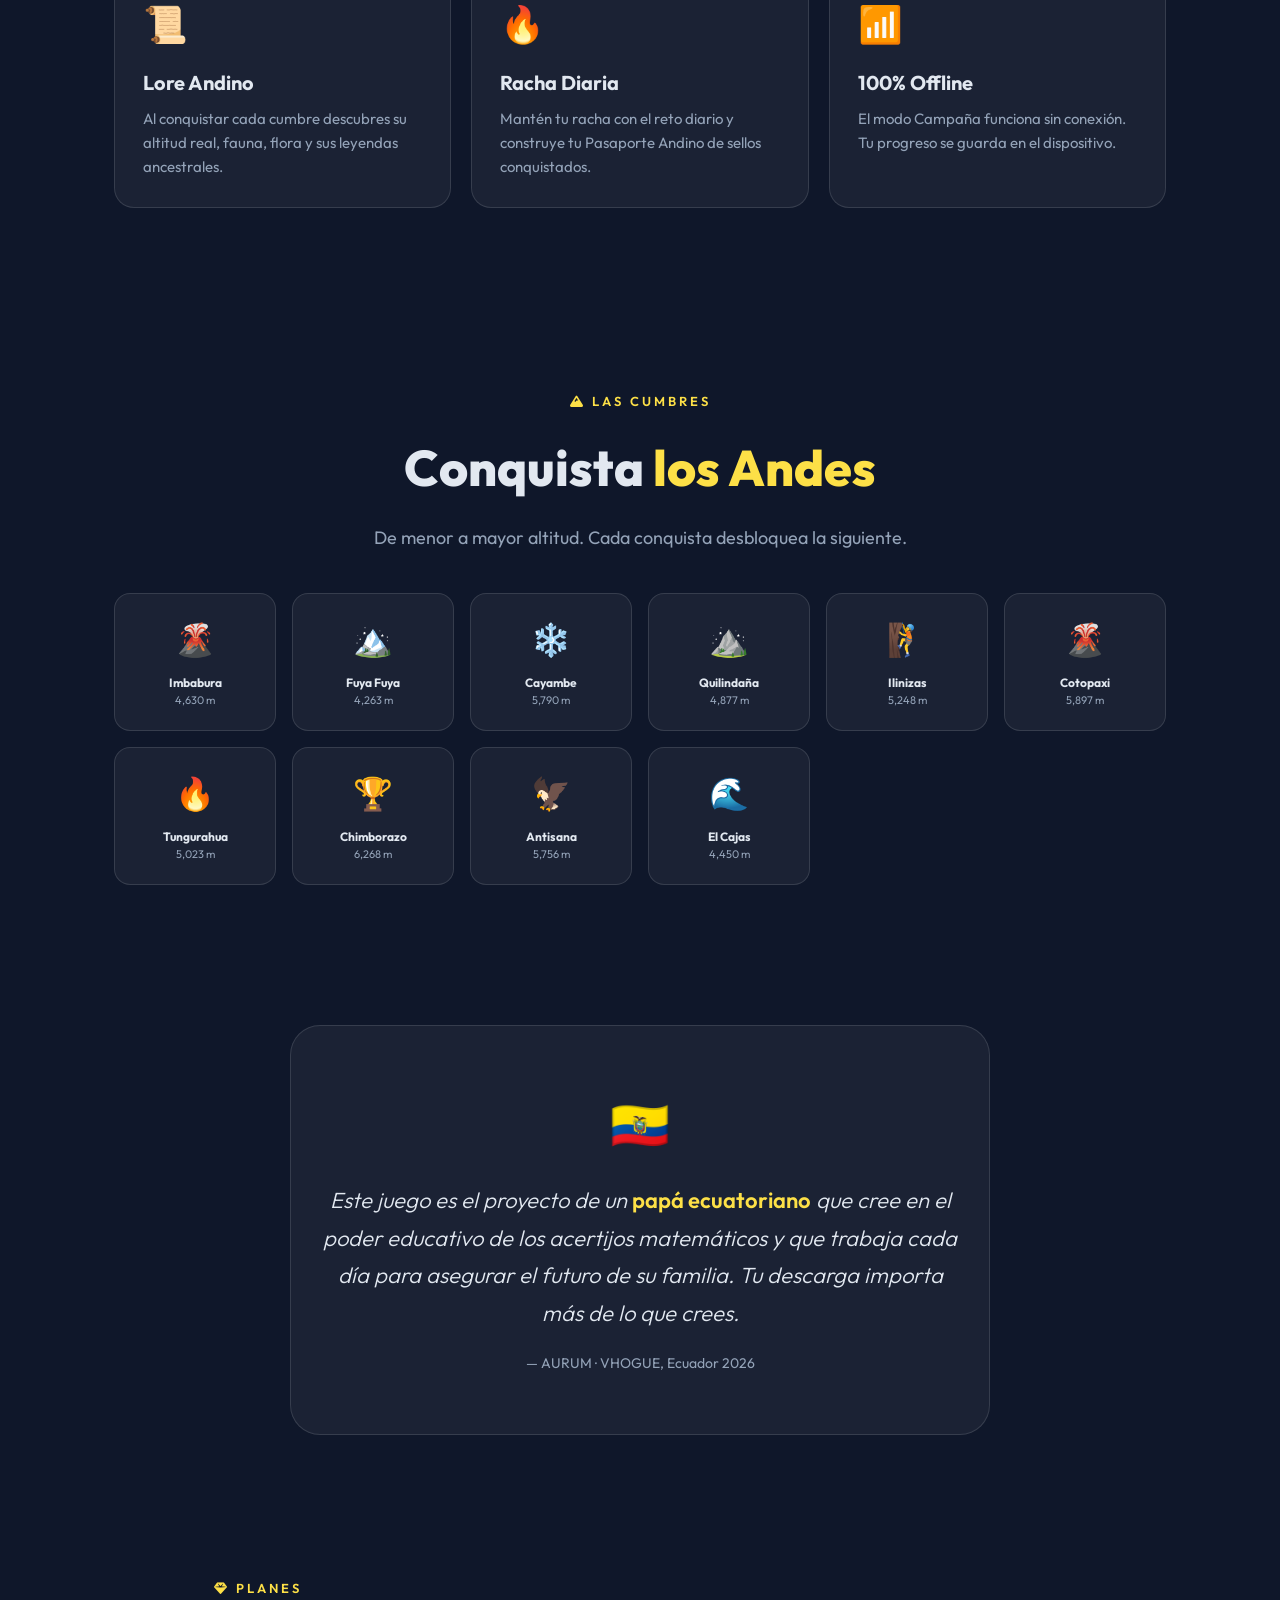
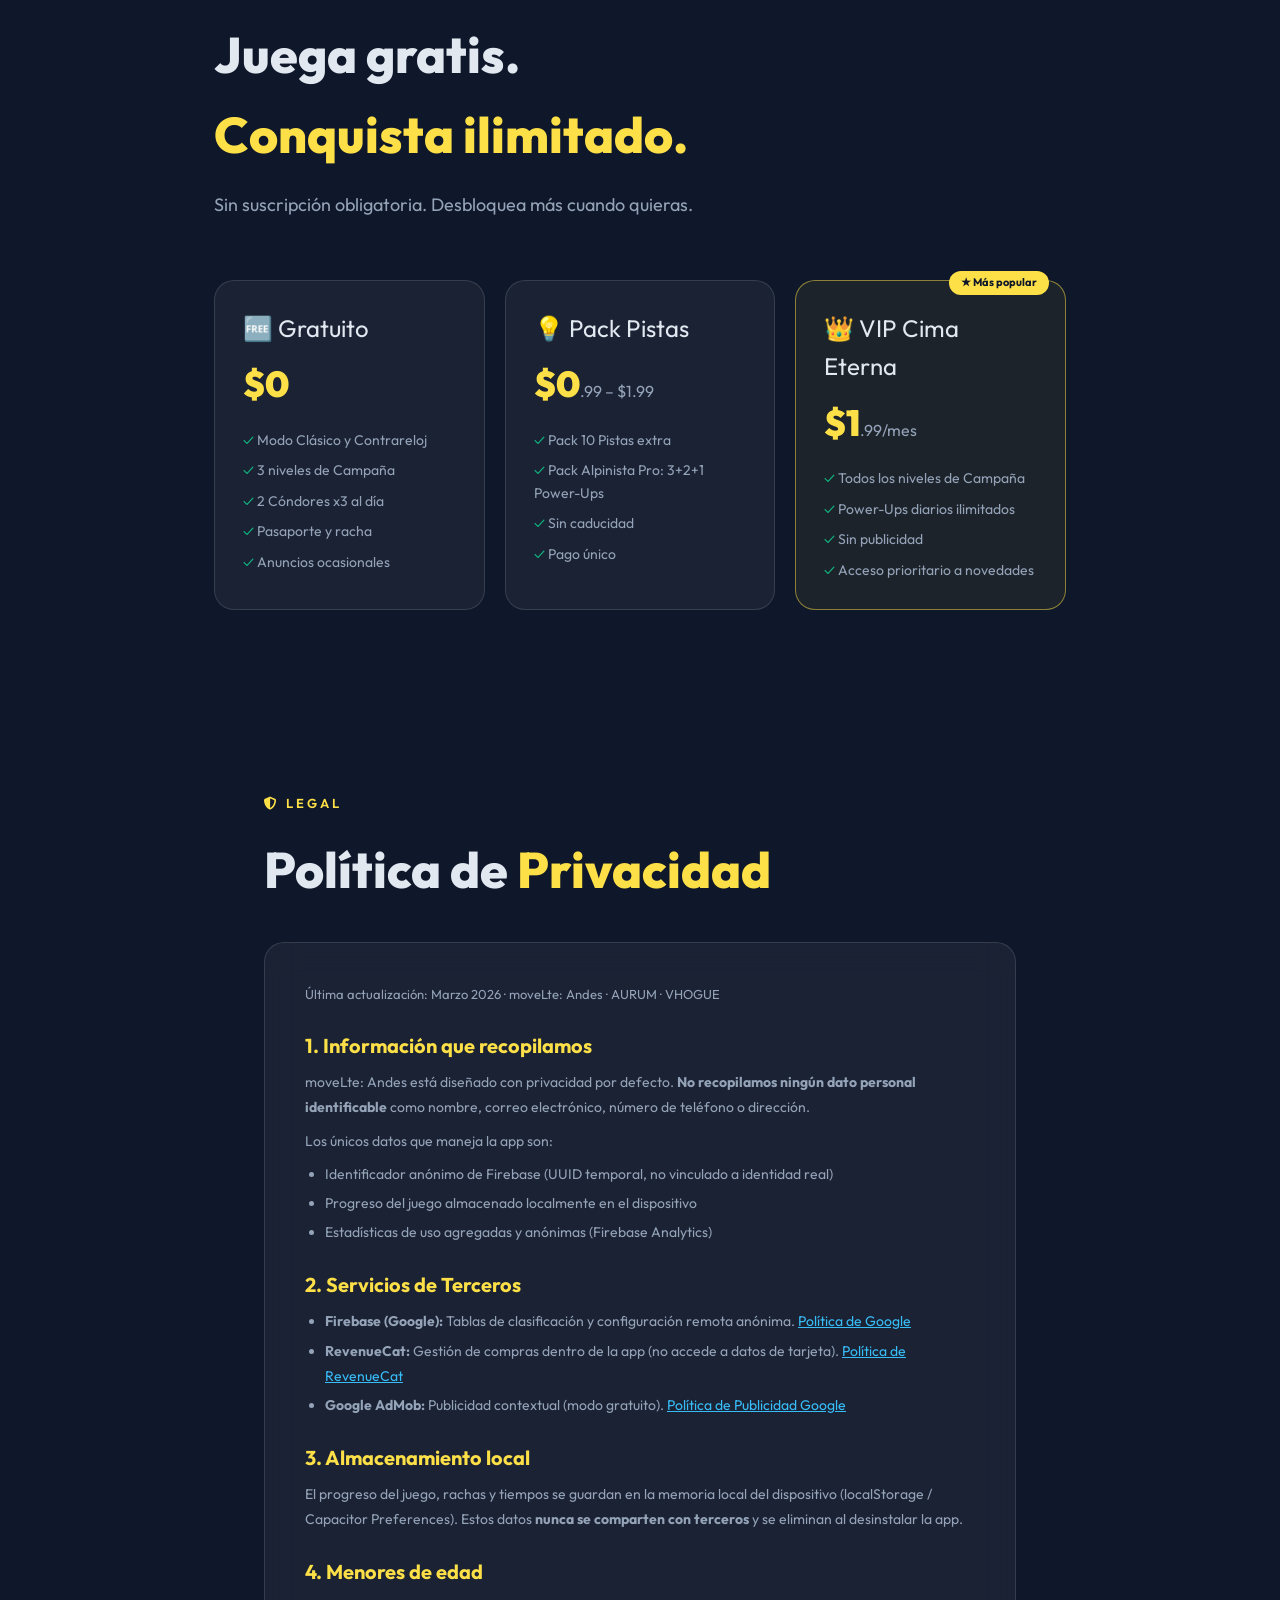
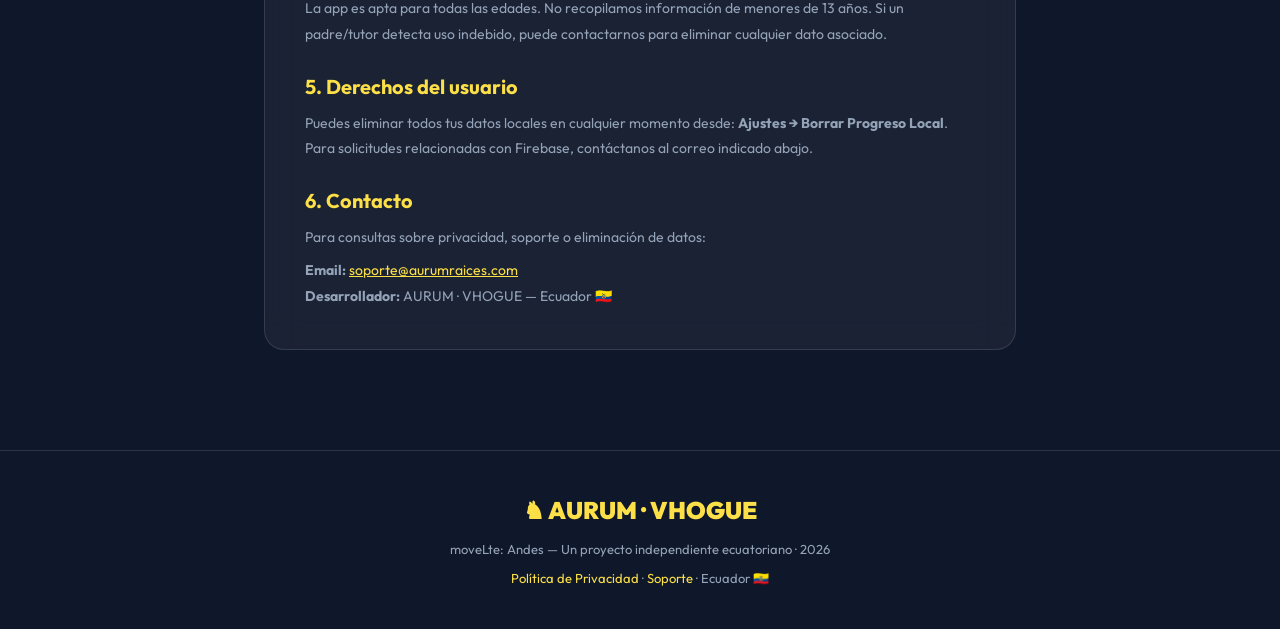
==== commit 2ce5ad97: "Update support email address in index.html" ====
--- a/index.html
+++ b/index.html
@@ -465,7 +465,7 @@
 
         <h3>6. Contacto</h3>
         <p>Para consultas sobre privacidad, soporte o eliminación de datos:</p>
-        <p style="margin-top:8px"><strong>Email:</strong> <a href="mailto:soporte@aurum-vhogue.com" style="color:var(--gold)">soporte@aurum-vhogue.com</a></p>
+        <p style="margin-top:8px"><strong>Email:</strong> <a href="mailto:soporte@aurumraices.com" style="color:var(--gold)">soporte@aurumraices.com</a></p>
         <p><strong>Desarrollador:</strong> AURUM · VHOGUE — Ecuador 🇪🇨</p>
     </div>
 </section>
@@ -476,7 +476,7 @@
     <p>moveLte: Andes — Un proyecto independiente ecuatoriano · 2026</p>
     <p style="margin-top:8px">
         <a href="#privacy">Política de Privacidad</a> · 
-        <a href="mailto:soporte@aurum-vhogue.com">Soporte</a> · 
+        <a href="mailto:soporte@aurumraices.com">Soporte</a> · 
         Ecuador 🇪🇨
     </p>
 </footer>
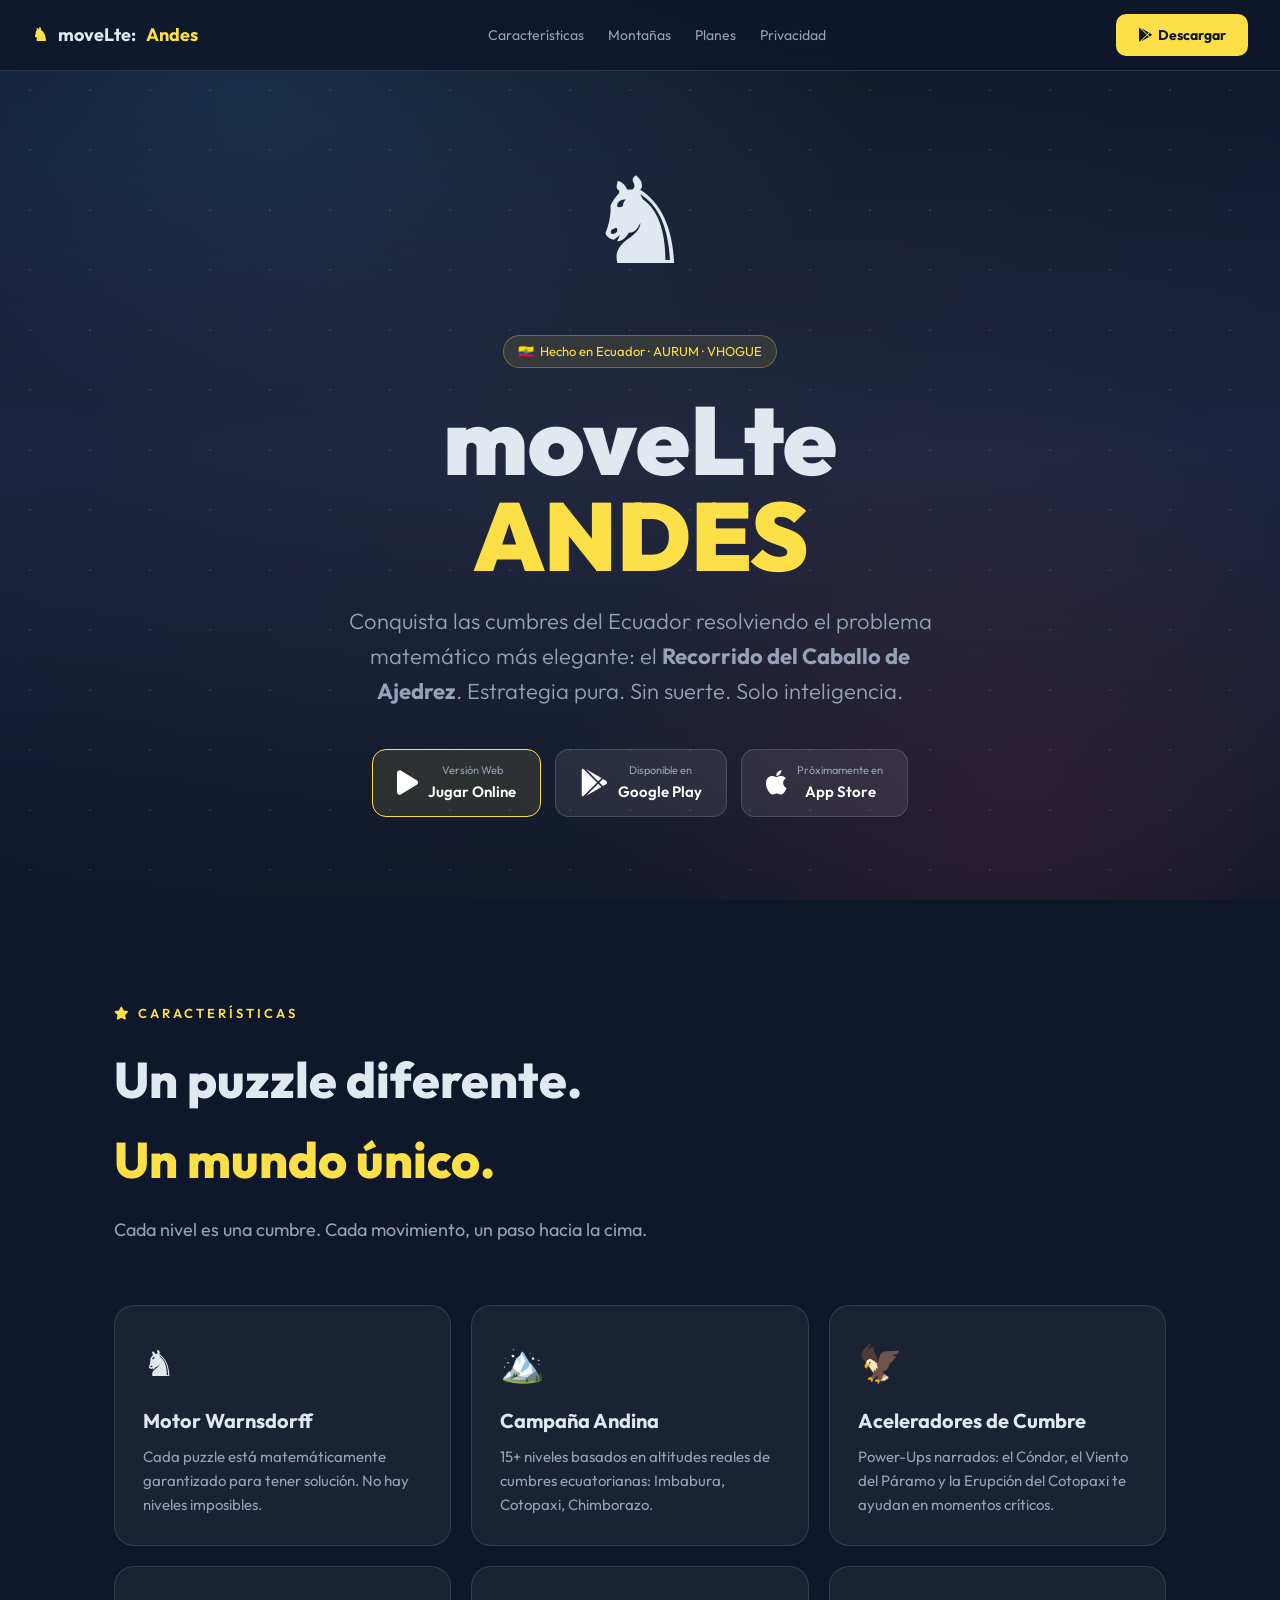
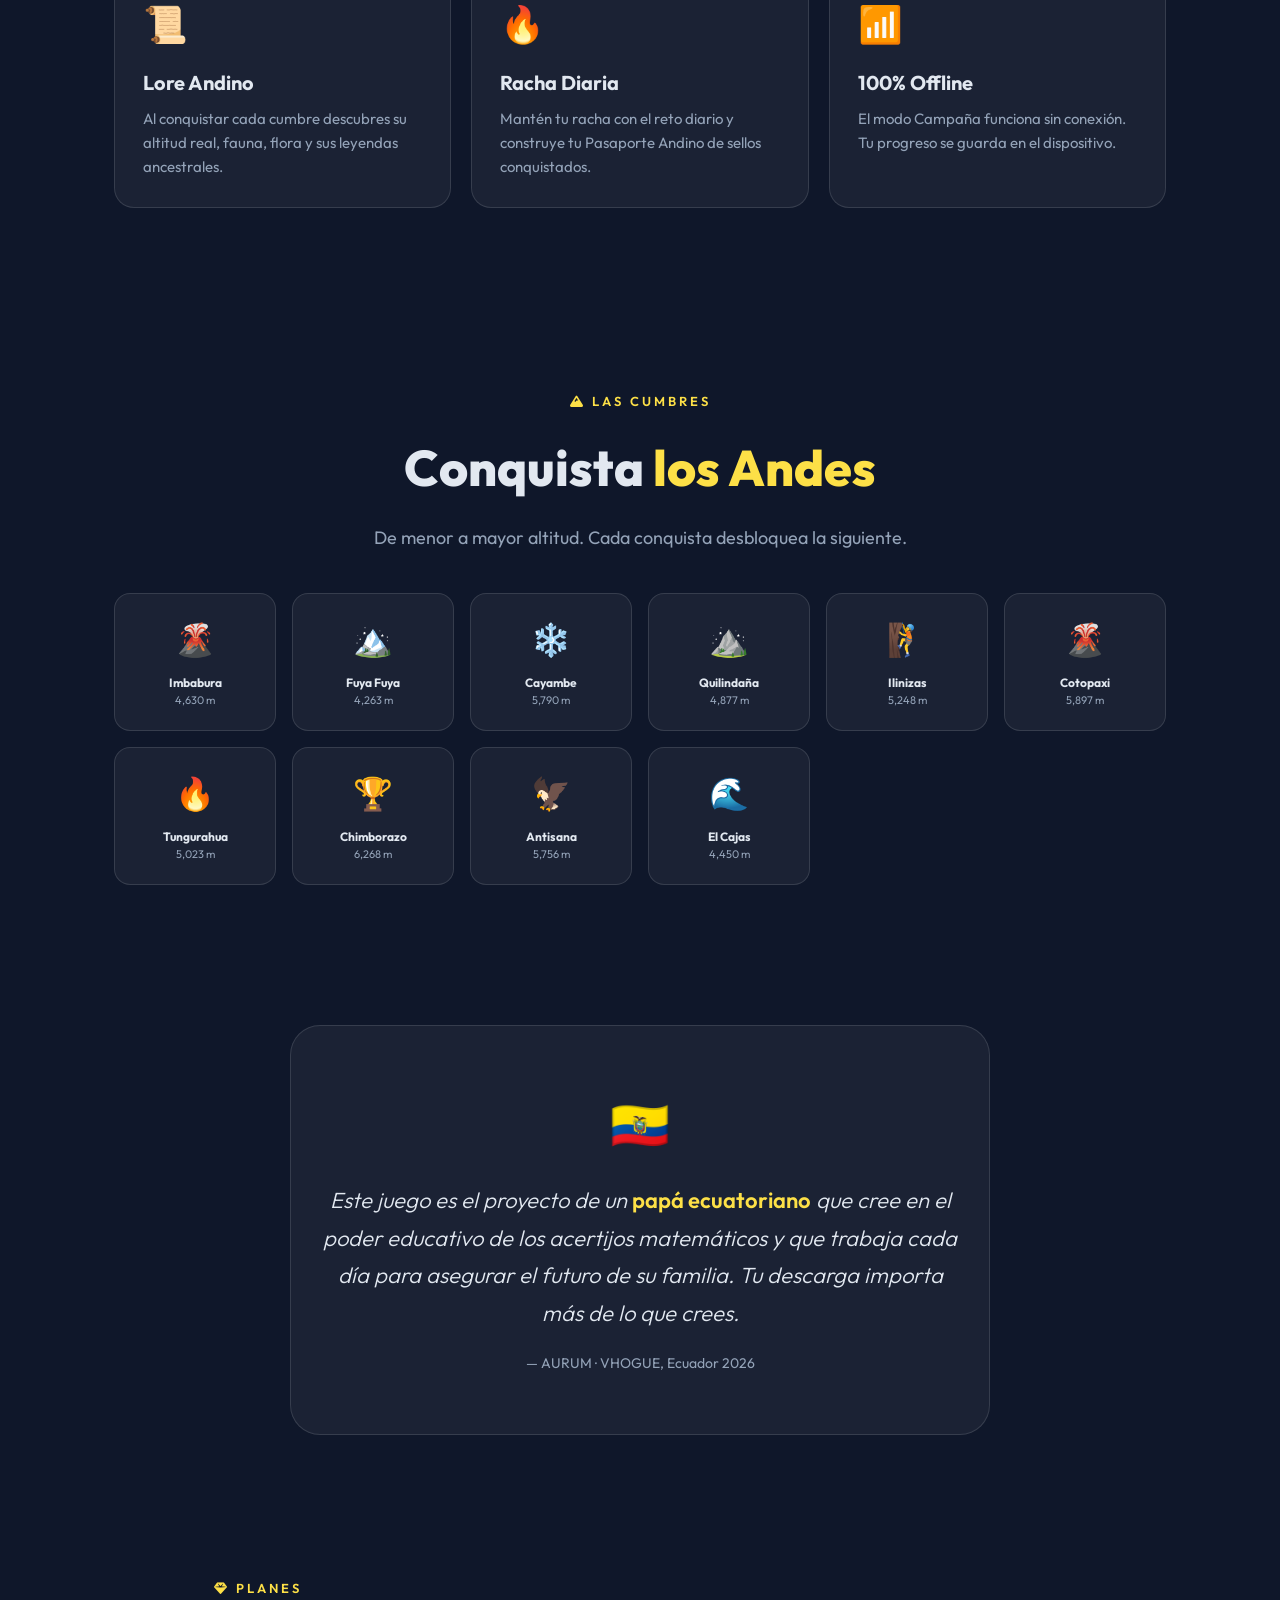
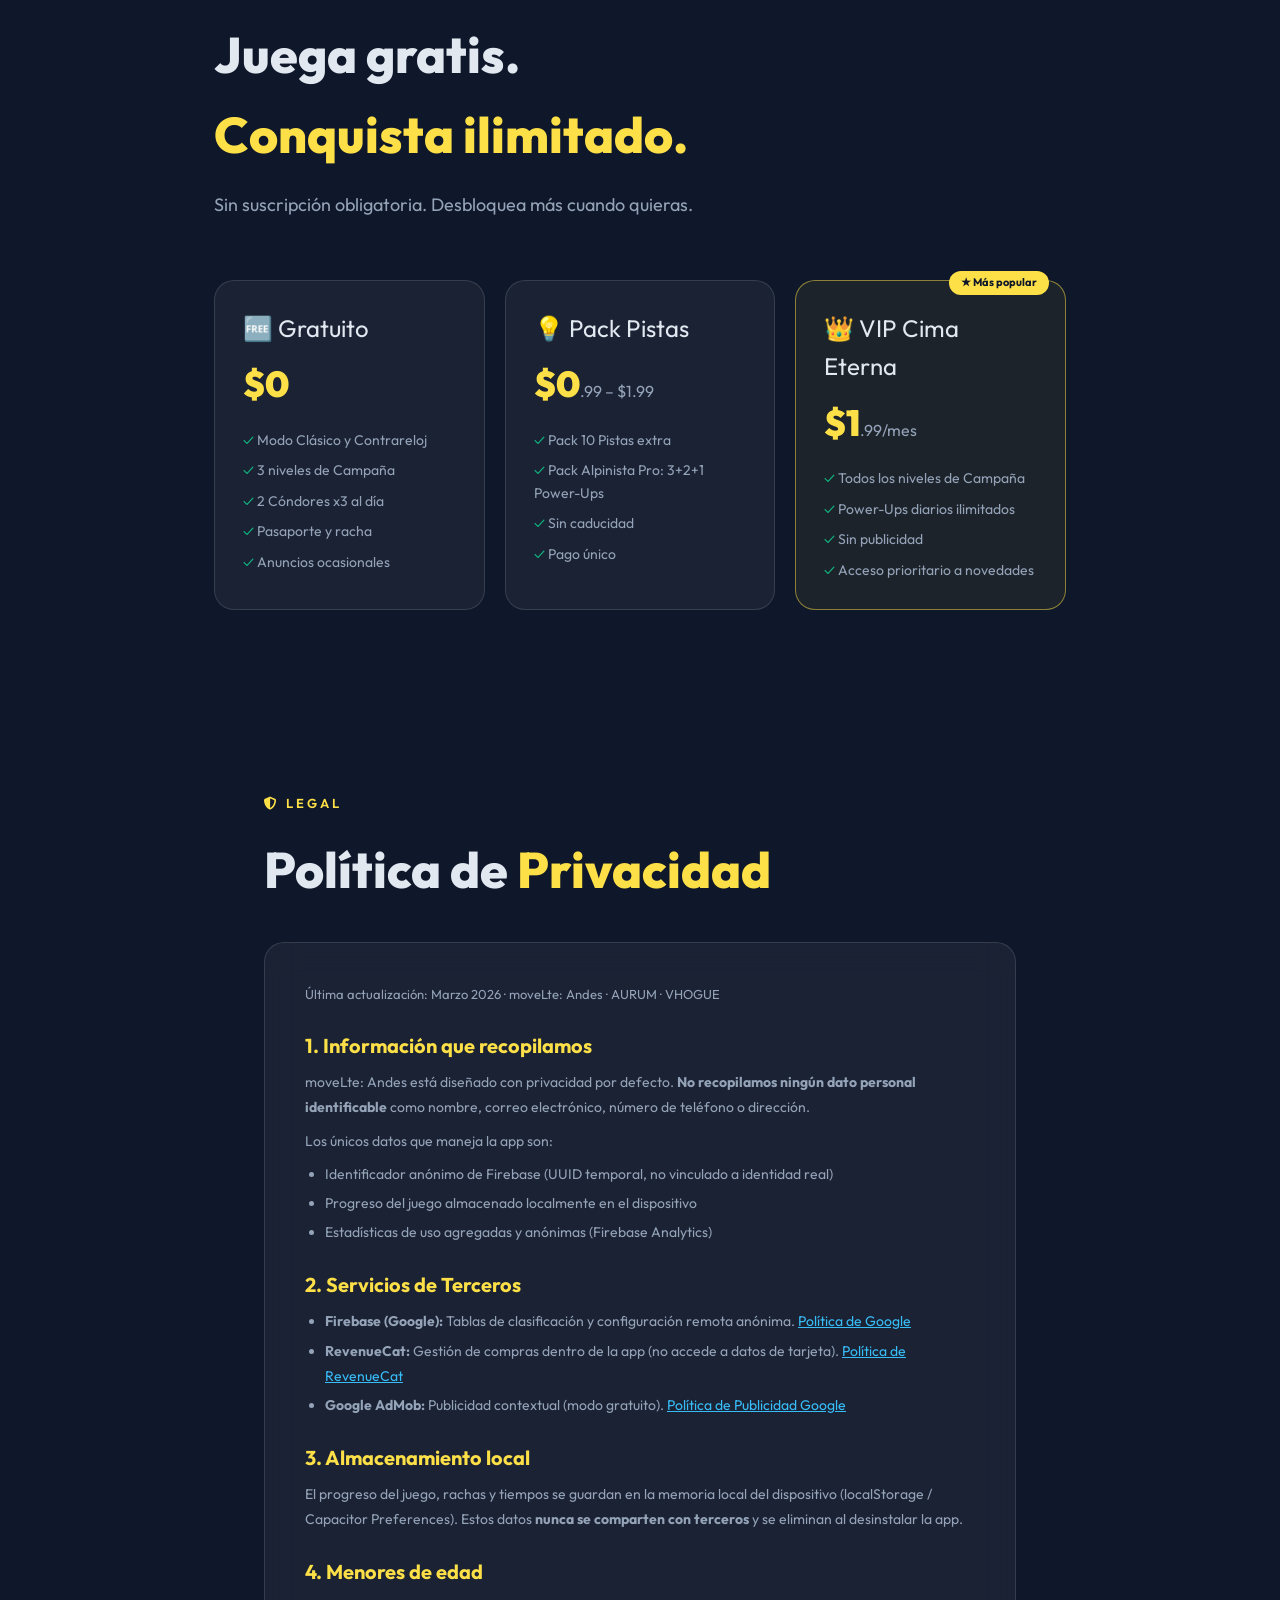
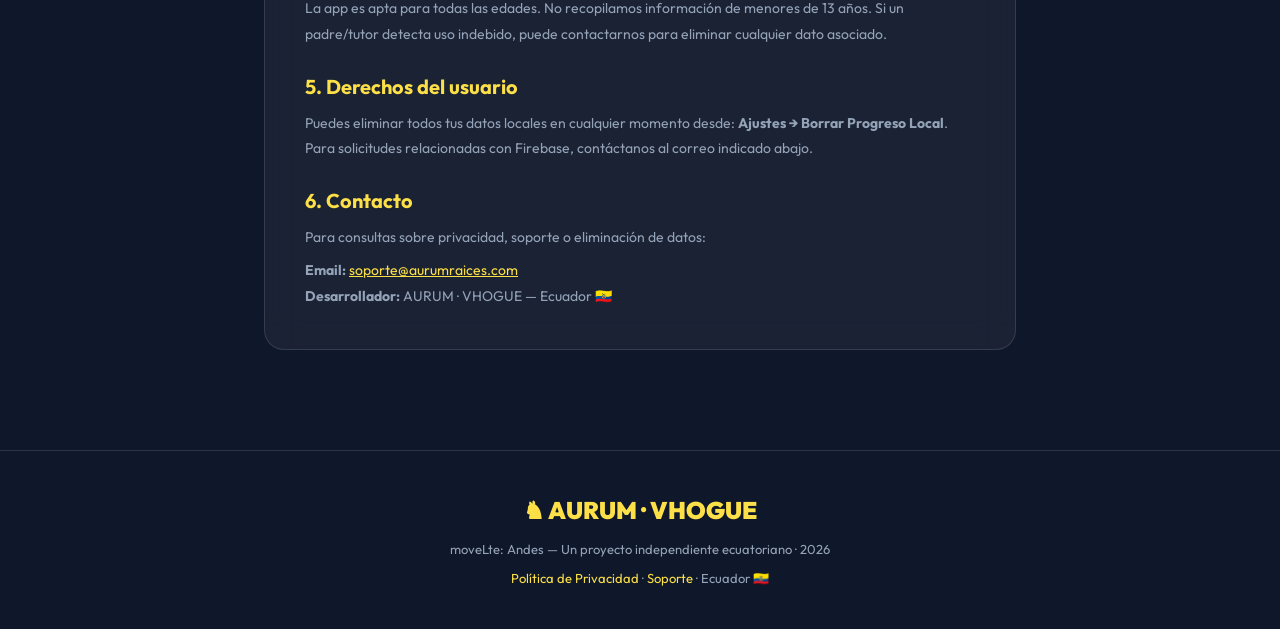
==== commit 29c4689e: "EN LA RAIZ EN LA RAIZ" ====
--- a/index.html
+++ b/index.html
@@ -301,6 +301,13 @@
         el <strong>Recorrido del Caballo de Ajedrez</strong>. Estrategia pura. Sin suerte. Solo inteligencia.
     </p>
     <div class="hero-buttons" id="download">
+        <a href="./play/" class="btn-store" style="border-color: var(--gold); background: rgba(253,224,71,0.1);">
+            <i class="fa-solid fa-play"></i>
+            <span>
+                <span class="store-label">Versión Web</span>
+                Jugar Online
+            </span>
+        </a>
         <a href="#" class="btn-store" title="Próximamente en Google Play">
             <i class="fa-brands fa-google-play"></i>
             <span>
